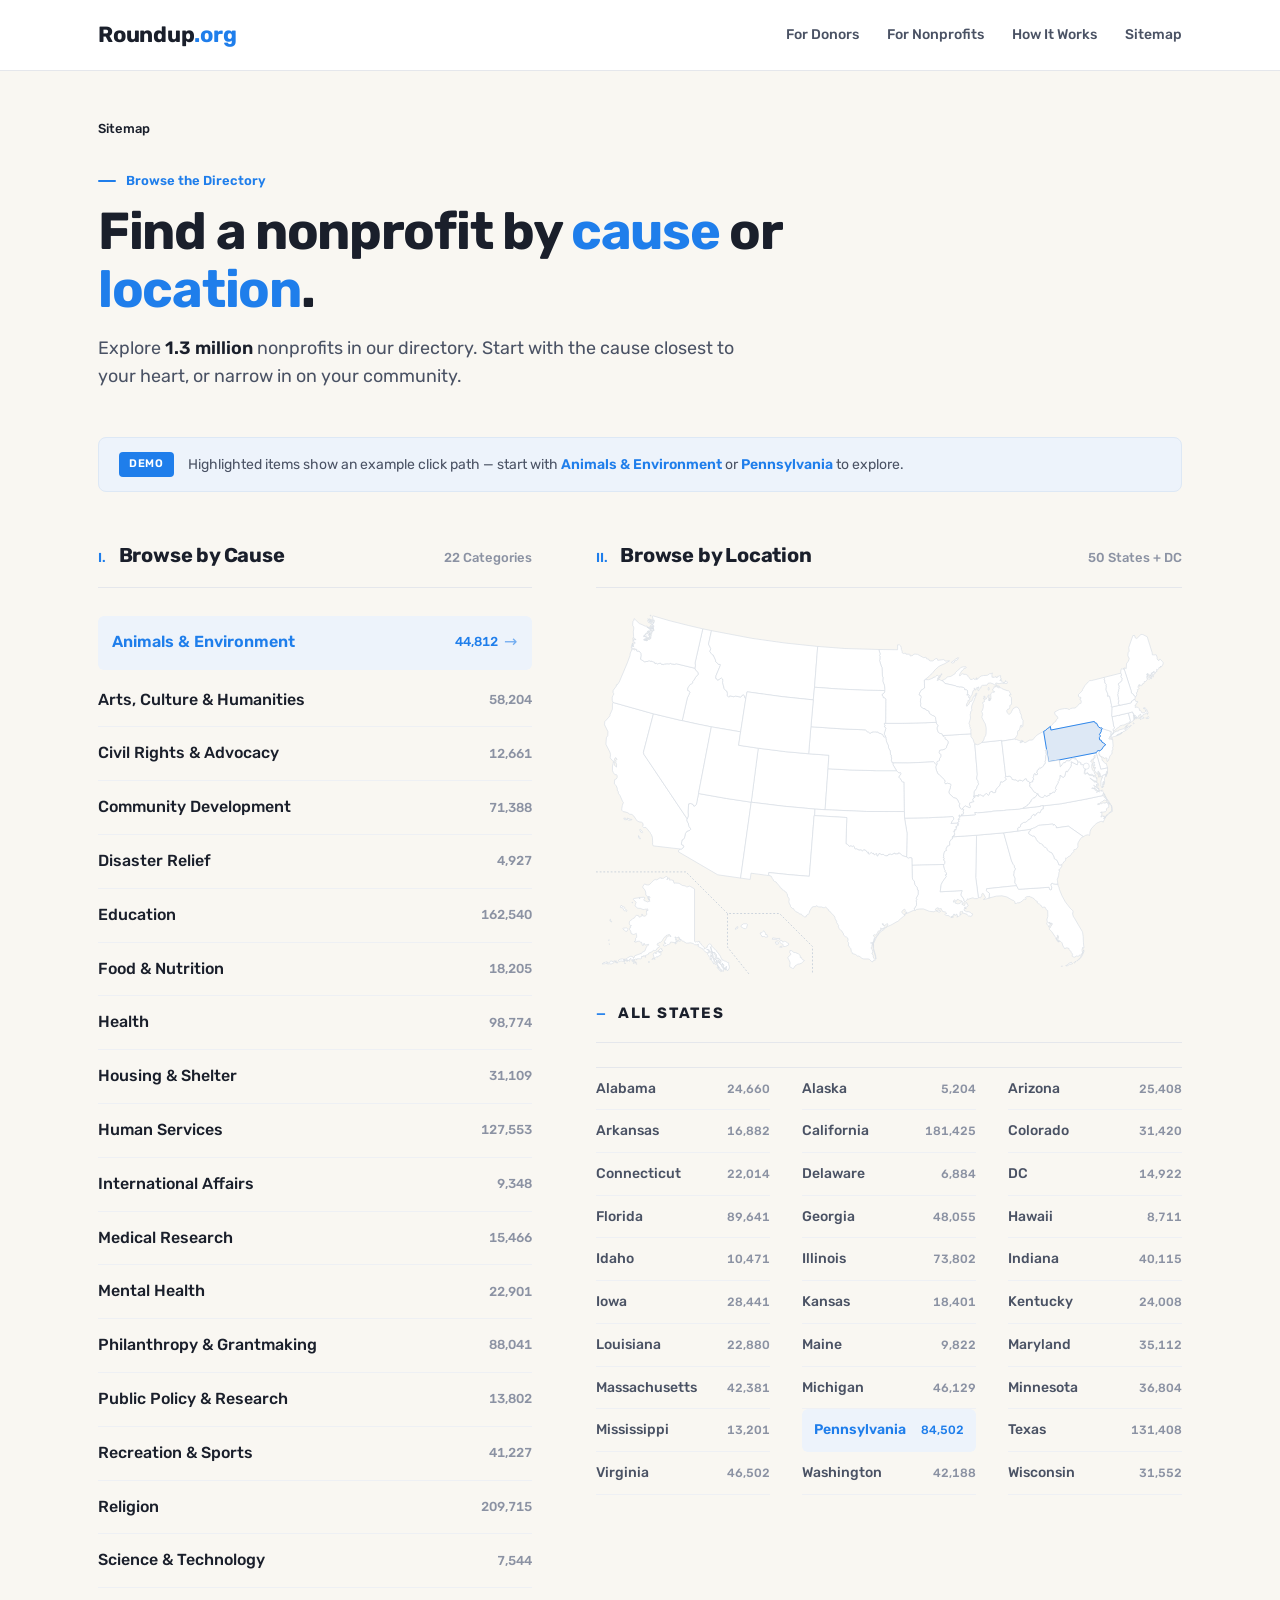
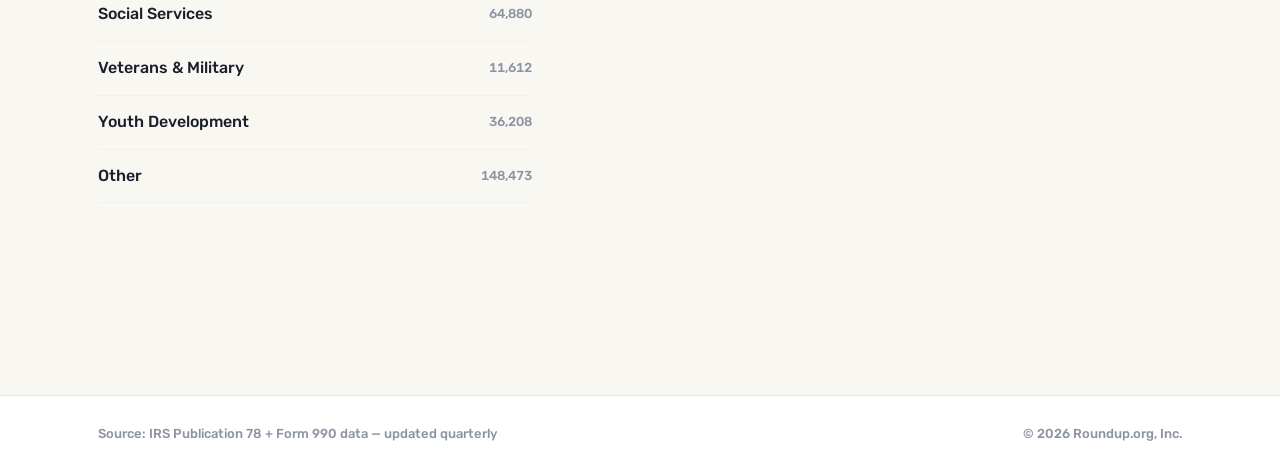
==== index.html @ b33627a2 "Initial HTML sitemap demo for Roundup.org Clickable prototype illustrating the proposed sitemap arch" ====
<!DOCTYPE html>
<html lang="en">
<head>
  <meta charset="UTF-8">
  <meta name="viewport" content="width=device-width, initial-scale=1.0">
  <title>Sitemap — Roundup.org</title>
  <link rel="stylesheet" href="styles.css">
</head>
<body>

  <header class="masthead">
    <div class="masthead-inner">
      <a href="index.html" class="brand">Roundup<em>.org</em></a>
      <nav class="masthead-meta">
        <a href="#">For Donors</a>
        <a href="#">For Nonprofits</a>
        <a href="#">How It Works</a>
        <a href="index.html">Sitemap</a>
      </nav>
    </div>
  </header>

  <div class="container">
    <main>

      <nav class="breadcrumbs">
        <span class="current">Sitemap</span>
      </nav>

      <header class="page-head">
        <div class="kicker">Browse the Directory</div>
        <h1>Find a nonprofit by <em>cause</em> or <em>location</em>.</h1>
        <p class="dek">Explore <strong>1.3 million</strong> nonprofits in our directory. Start with the cause closest to your heart, or narrow in on your community.</p>
      </header>

      <div class="demo-notice">
        <span class="demo-notice-label">Demo</span>
        <span>Highlighted items show an example click path — start with <strong>Animals &amp; Environment</strong> or <strong>Pennsylvania</strong> to explore.</span>
      </div>

      <div class="home-split">

        <!-- ============= BROWSE BY CAUSE ============= -->
        <section>
          <div class="section-head">
            <div class="section-label">
              <span class="section-num">I.</span>
              <h2 class="section-title">Browse by Cause</h2>
            </div>
            <span class="section-note">22 Categories</span>
          </div>

          <div class="cause-list">
            <a href="causes/environment/index.html" class="cause-item" data-active="true">
              <span class="cause-name">Animals &amp; Environment</span>
              <span class="cause-count">44,812</span>
            </a>
            <a href="#" class="cause-item">
              <span class="cause-name">Arts, Culture &amp; Humanities</span>
              <span class="cause-count">58,204</span>
            </a>
            <a href="#" class="cause-item">
              <span class="cause-name">Civil Rights &amp; Advocacy</span>
              <span class="cause-count">12,661</span>
            </a>
            <a href="#" class="cause-item">
              <span class="cause-name">Community Development</span>
              <span class="cause-count">71,388</span>
            </a>
            <a href="#" class="cause-item">
              <span class="cause-name">Disaster Relief</span>
              <span class="cause-count">4,927</span>
            </a>
            <a href="#" class="cause-item">
              <span class="cause-name">Education</span>
              <span class="cause-count">162,540</span>
            </a>
            <a href="#" class="cause-item">
              <span class="cause-name">Food &amp; Nutrition</span>
              <span class="cause-count">18,205</span>
            </a>
            <a href="#" class="cause-item">
              <span class="cause-name">Health</span>
              <span class="cause-count">98,774</span>
            </a>
            <a href="#" class="cause-item">
              <span class="cause-name">Housing &amp; Shelter</span>
              <span class="cause-count">31,109</span>
            </a>
            <a href="#" class="cause-item">
              <span class="cause-name">Human Services</span>
              <span class="cause-count">127,553</span>
            </a>
            <a href="#" class="cause-item">
              <span class="cause-name">International Affairs</span>
              <span class="cause-count">9,348</span>
            </a>
            <a href="#" class="cause-item">
              <span class="cause-name">Medical Research</span>
              <span class="cause-count">15,466</span>
            </a>
            <a href="#" class="cause-item">
              <span class="cause-name">Mental Health</span>
              <span class="cause-count">22,901</span>
            </a>
            <a href="#" class="cause-item">
              <span class="cause-name">Philanthropy &amp; Grantmaking</span>
              <span class="cause-count">88,041</span>
            </a>
            <a href="#" class="cause-item">
              <span class="cause-name">Public Policy &amp; Research</span>
              <span class="cause-count">13,802</span>
            </a>
            <a href="#" class="cause-item">
              <span class="cause-name">Recreation &amp; Sports</span>
              <span class="cause-count">41,227</span>
            </a>
            <a href="#" class="cause-item">
              <span class="cause-name">Religion</span>
              <span class="cause-count">209,715</span>
            </a>
            <a href="#" class="cause-item">
              <span class="cause-name">Science &amp; Technology</span>
              <span class="cause-count">7,544</span>
            </a>
            <a href="#" class="cause-item">
              <span class="cause-name">Social Services</span>
              <span class="cause-count">64,880</span>
            </a>
            <a href="#" class="cause-item">
              <span class="cause-name">Veterans &amp; Military</span>
              <span class="cause-count">11,612</span>
            </a>
            <a href="#" class="cause-item">
              <span class="cause-name">Youth Development</span>
              <span class="cause-count">36,208</span>
            </a>
            <a href="#" class="cause-item">
              <span class="cause-name">Other</span>
              <span class="cause-count">148,473</span>
            </a>
          </div>
        </section>

        <!-- ============= BROWSE BY LOCATION ============= -->
        <section>
          <div class="section-head">
            <div class="section-label">
              <span class="section-num">II.</span>
              <h2 class="section-title">Browse by Location</h2>
            </div>
            <span class="section-note">50 States + DC</span>
          </div>

          <svg xmlns="http://www.w3.org/2000/svg" viewBox="0 0 959 593" class="us-map" aria-label="Clickable map of United States">
  <defs>
    <style>
      .us-map .map-a { cursor: pointer; }
      .us-map .map-a path,
      .us-map .map-a circle {
        fill: #FFFFFF;
        stroke: #D5DBE3;
        stroke-width: 1;
        transition: fill 0.12s ease, stroke 0.12s ease;
      }
      .us-map .map-a:hover path,
      .us-map .map-a:hover circle {
        fill: #1F7EEB;
        stroke: #1F7EEB;
      }
      .us-map .map-active path,
      .us-map .map-active circle {
        fill: #DDE8F5;
        stroke: #1F7EEB;
        stroke-width: 1.5;
      }
      .us-map .map-active:hover path,
      .us-map .map-active:hover circle {
        fill: #1F7EEB;
        stroke: #1F7EEB;
      }
      .us-map .separator1 {
        stroke: #C9D1DB;
        stroke-width: 1.5;
        stroke-dasharray: 3 3;
        fill: none;
      }
    </style>
  </defs>
  <g class="state">


<a href="#" class="map-a map-al"><path class="al" d="m 643,467.4 .4,-7.3 -.9,-1.2 -1.7,-.7 -2.5,-2.8 .5,-2.9 48.8,-5.1 -.7,-2.2 -1.5,-1.5 -.5,-1.4 .6,-6.3 -2.4,-5.7 .5,-2.6 .3,-3.7 2.2,-3.8 -.2,-1.1 -1.7,-1 v -3.2 l -1.8,-1.9 -2.9,-6.1 -12.9,-45.8 -45.7,4 1.3,2 -1.3,67 4.4,33.2 .9,-.5 1.3,.1 .6,.4 .8,-.1 2,-3.8 v -2.3 l 1.1,-1.1 1.4,.5 3.4,6.4 v .9 l -3.3,2.2 3.5,-.4 4.9,-1.6 z"/><title>Alabama</title></a>

<!-- The scale of Alaska is 42% that of the contiguous United States, so its area is reduced to about 17.6%. The Islands of Four Mountains, Andreanof Islands, Rat Islands and Near Islands are not shown. -->
<a href="#" class="map-a map-ak"><path class="ak" d="m 15.8,572 h 2.4 l .7,.7 -1,1.2 -1.9,.2 -2.5,1.3 -3.7,-.1 2.2,-.9 .3,-1.1 2.5,-.3 z m 8.3,-1.7 1.3,.5 h .9 l .5,1.2 .3,-.6 .9,.2 1.1,1.5 0,.5 -4.2,1.9 -2.4,-.1 -1,-.5 -1.1,.7 -2,0 -1.1,-1.4 4.7,-.5 z m 5.4,-.1 1,.1 .7,.7 v 1 l -1.3,.1 -.9,-1.1 z m 2.5,.3 1.3,-.1 -.1,1 -1.1,.6 z m .3,2.2 3.4,-.1 .2,1.1 -1.3,.1 -.3,-.5 -.8,.6 -.4,-.6 -.9,-.2 z m 166.3,7.6 2.1,.1 -1,1.9 -1.1,-.1 -.4,-.8 .5,-1.3 m -1.1,-2.9 .6,-1.3 -.2,-2.3 2.4,-.5 4.5,4.4 1.3,3.4 1.9,1.6 .3,5.1 -1.4,0 -1.3,-2.3 -3.1,-2.4 h -.6 l 1.1,2.8 1.7,.2 .2,2.1 -.9,.1 -4.1,-4.4 -.1,-.9 1.9,-1 0,-1 -.5,-.8 -1.6,-.6 -1.7,-1.3 1.4,.1 .5,-.4 -.6,-.9 -.6,.5 z m -3.6,-9.1 1.3,.1 2.4,2.5 -.2,.8 -.8,-.1 -.1,1.8 .5,.5 0,1.5 -.8,.3 -.4,1.2 -.8,-.4 -.4,-2.2 1.1,-1.4 -2.1,-2.2 .1,-1.2 z m 1.5,-1.5 1.9,.2 2.5,.1 3.4,3.2 -.2,.5 -1.1,.6 -1.1,-.2 -.1,-.7 -1.2,-1.6 -.3,.7 1,1.3 -.2,1.2 -.8,-.1 -1.3,.2 -.1,-1.7 -2.6,-2.8 z m -12.7,-8.9 .9,-.4 h 1.6 l .7,-.5 4.1,2.2 .1,1.5 -.5,.5 h -.8 l -1.4,-.7 1.1,1.3 1.8,0 .5,2 -.9,0 -2.2,-1.5 -1.1,-.2 .6,1.3 .1,.9 .8,-.6 1.7,1.2 1.3,-.1 -.2,.8 1.9,4.3 0,3.4 .4,2.1 -.8,.3 -1.2,-2 -.5,-1.5 -1.6,-1.6 -.2,-2.7 -.6,-1.7 h -.7 l .3,1.1 0,.5 -1.4,1 .1,-3.3 -1.6,-1.6 -1.3,-2.3 -1.2,-1.2 z m 7.2,-2.3 1.1,1.8 2.4,-.1 1,2.1 -.6,.6 2,3.2 v 1.3 l -1.2,.8 v .7 l -2,1.9 -.5,-1.4 -.1,-1.3 .6,-.7 v -1.1 l -1.5,-1.9 -.5,-3.7 -.9,-1.5 z m -56.7,-18.3 -4,4.1 v 1.6 l 2.1,-.8 .8,-1.9 2.2,-2.4 z m -31.6,16.6 0,.6 1.8,1.2 .2,-1.4 .6,.9 3.5,.1 .7,-.6 .2,-1.8 -.5,-.7 -1.4,0 0,-.8 .4,-.6 v -.4 l -1.5,-.3 -3.3,3.6 z m -8.1,6.2 1.5,5.8 h 2.1 l 2.4,-2.5 .3,1.2 6.3,-4 .7,-1 -1,-1.1 v -.7 l .5,-1.3 -.9,-.1 -2,1 0,-1.2 -2.7,-.6 -2.4,.3 -.2,3.4 -.8,-2 -1.5,-.1 -1,.6 z m -2.2,8.2 .1,-.7 2.1,-1.3 .6,.3 1.3,.2 1.3,1.2 -2.2,-.2 -.4,-.6 -1,.6 z m -5.2,3.3 -1.1,.8 1.5,1.4 .8,-.7 -.1,-1.3 z m -6.3,-7.9 1.4,.1 .4,.6 -1.8,.1 z m -13.9,11.9 v .5 l .7,.1 -.1,-.6 z m -.4,-3.2 -1,1 v .5 l .7,1.1 1,-1 -.7,-.1 z m -2,-.8 -.3,1 -1.3,.1 -.4,.2 0,1.3 -.5,.9 .6,0 .7,-.9 .8,-.1 .9,-1 .2,-1.3 z m -4.4,-2 -.2,1.8 1.4,.8 1.2,-.6 0,-1 1.7,-.3 -.1,-.6 -.9,-.2 -.7,.6 -.9,-.5 z m -4.9,-.1 1,.7 -.3,1.2 -1.4,-1.1 z m -4.2,1.3 1.4,.1 -.7,.8 z m -3.5,3 1.8,1.1 -1.7,.1 z m -25.4,-31.2 1.2,.6 -.8,.6 z m -.7,-6.3 .4,1.2 .8,-1.2 z m 24.3,-19.3 1.5,-.1 .9,.4 1.1,-.5 1.3,-.1 1.6,.8 .8,1.9 -.1,.9 -1.2,2 -2.4,-.2 -2.1,-1.8 -1,-.4 -1.1,-2 z m -21.1,-14.4 .1,1.9 2,2 v .5 l -.8,-.2 -1.7,-.8 -.3,-1.1 -.3,-1.6 z m 18.3,-23.3 v 1.2 l 1.9,1.8 h 2.3 l .6,1.1 v 1.6 l 2.1,1.9 1.8,1.2 -.1,.7 -.7,1.1 -1.4,-1.2 -2.1,.1 -.8,-.8 -.9,-2.1 -1.5,-2.2 -2.6,-.1 -1,-.7 1,-2.1 z m 16.8,-4.5 1,0 .1,1.1 h -1 z m 16.2,19.7 .9,.1 0,1.2 -1.7,-.5 z m 127.8,77.7 -1.2,.4 -.1,1.1 h 1.2 z m -157.6,-4.5 -1.3,-.4 -4.1,.6 -2.8,1.4 -.1,1.9 1.9,.7 1.5,-.9 1.7,-.1 4.7,1.4 .1,-1.3 -1.6,-1.1 z m 2.1,2.3 -.4,-1.4 1.2,.2 .1,1.4 1.8,0 .4,-2.5 .3,2.4 2.5,-.1 3.2,-3.3 .8,.1 -.7,1.3 1.4,.9 4.2,-.2 2.6,-1.2 1.4,-.1 .3,1.5 .6,-.5 .4,-1.4 5.9,.2 1.9,-1.6 -1.3,-1.1 .6,-1.2 2.6,.2 -.2,-1.2 2.5,.2 .7,-1.1 1.1,.2 4.6,-1.9 .2,-1.7 5.6,-2.4 2,-1.9 1.2,-.6 1.3,.8 2.3,-.9 1.1,-1.9 .5,-1.3 1.7,-.9 1.5,-.7 .4,-1.4 -1.1,-1.7 -2.2,-.2 -.2,-1.3 .8,-1.6 1.4,-.2 1.3,-1.5 1.9,-.1 3.4,-3.2 .4,-1.4 1.5,-2.3 3.8,-4.1 2.5,-.9 1.9,-.9 2.1,.8 1.4,2.6 -1.5,0 -1.4,-1.5 -3,2 -1.7,.1 -.2,3.1 -3.1,4.9 .6,2 2.3,0 -.6,1 -1.4,.1 -2.4,1.8 0,.9 1.9,1 3.4,-.6 1.4,-1.7 1.4,.1 3,-1.7 .5,-2.3 1.6,-.1 6.3,.8 1,-1.1 1,-4.5 -1.6,1.1 .6,-2.2 -1.6,-1.4 .8,-1.5 .1,1.5 3.4,0 .7,-1 1.6,-.1 -.3,1.7 1.9,.1 -1.9,1.3 4.1,1.1 -3.5,.4 -1.3,1.2 .9,1.4 4.6,-1.7 2.3,1.7 .7,-.9 .6,1.4 4,2.3 h 2.9 l 3.9,-.5 4.3,1.1 2,1.9 4.5,.4 1.8,-1.5 .8,2.4 -1.8,.7 1.2,1.2 7.4,3.8 1.4,2.5 5.4,4.1 3.3,-2 -.6,-2.2 -3.5,-2 3.1,1.2 .5,-.7 .9,1.3 0,2.7 2.1,-.6 2.1,1.8 -2.5,-9.8 1.2,1.3 1.4,6 2.2,2.5 2.4,-.4 1.8,3.5 h .9 l .6,5.6 3.4,.5 1.6,2.2 1.8,1.1 .4,2.8 -1.8,2.6 2.9,1.6 1.2,-2.4 -.2,3.1 -.8,.9 1.4,1.7 .7,-2.4 -.2,-1.2 .8,.2 .6,2.3 -1,1.4 .6,2.6 .5,.4 .3,-1.6 .7,.6 -.3,2 1.2,.2 -.4,.9 1.7,-.1 0,-1 h -1 l .1,-1.7 -.8,-.6 1.7,-.3 .5,-.8 0,-1.6 .5,1.3 -.6,1.8 1.2,3.9 1.8,.1 2.2,-4.2 .1,-1.9 -1.3,-4 -.1,-1.2 .5,-1.2 -.7,-.7 -1.7,.1 -2.5,-2 -1.7,0 -2,-1.4 -1.5,0 -.5,-1.6 -1.4,-.3 -.2,-1.5 -1,-.5 .1,-1.7 -5.1,-7.4 -1.8,-1.5 v -1.2 l -4.3,-3.5 -.7,-1.1 -1.6,-2 -1.9,-.6 0,-2.2 -1.2,-1.3 -1.7,-.7 -2.1,1.3 -1.6,2.1 -.4,2.4 -1.5,.1 -2.5,2.7 -.8,-.3 v -2.5 l -2.4,-2.2 -2.3,-2 -.5,-2 -2.5,-1.3 .2,-2.2 -2.8,-.1 -.7,1.1 -1.2,0 -.7,-.7 -1.2,.8 -1.8,-1.2 0,-85.8 -6.9,-4.1 -1.8,-.5 -2.2,1.1 -2.2,.1 -2.3,-1.6 -4.3,-.6 -5.8,-3.6 -5.7,-.4 -2,.5 -.2,-1.8 -1.8,-.7 1.1,-1 -.2,-.9 -3.2,-1.1 h -2.4 l -.4,.4 -.9,-.6 .1,-2.6 -.8,-.9 -2.5,2.9 -.8,-.1 v -.8 l 1.7,-.8 v -.8 l -1.9,-2.4 -1.1,-.1 -4.5,3.1 h -3.9 l .4,-.9 -1.8,-.1 -5.2,3.4 -1.8,0 -.6,-.8 -2.7,1.5 -3.6,3.7 -2.8,2.7 -1.5,1.2  -2.6,.1 -2.2,-.4 -2.3,-1.3 v 0 l -2.8,3.9 -.1,2.4 2.6,2.4 2.1,4.5 .2,5.3 2.9,2 3.4,.4 .7,.8 -1.5,2.3 .7,2.7 -1.7,-2.6 v -2.4 l -1.5,-.3 .1,1.2 .7,2.1 2.9,3.7 h -1.4 l -2.2,1.1 -6.2,-2.5 -.1,-2 1.4,-1.3 0,-1.4 -2.1,-.5 -2.3,.2 -4.8,.2 1.5,2.3 -1.9,-1.8 -8.4,1.2 -.8,1.5 4.9,4.7 -.8,1.4 -.3,2 -.7,.8 -.1,1.9 4.4,3.6 4.1,.2 4.6,1.9 h 2 l .8,-.6 3.8,.1 .1,-.8 1.2,1.1 .1,2 -2.5,-.1 .1,3.3 .5,3.2 -2.9,2.7 -1.9,-.1 -2,-.8 -1,.1 -3.1,2.1 -1.7,.2 -1.4,-2.8 -3.1,0 -2.2,2 -.5,1.8 -3.3,1.8 -5.3,4.3 -.3,3.1 .7,2.2 1,1.2 1,-.4 .9,1 -.8,.6 -1.5,.9 1.1,1.5 -2.6,1.1 .8,2.2 1.7,2.3 .8,4.1 4,1.5 2.6,-.8 1.7,-1.1 .5,2.1 .3,4.4 -1.9,1.4 0,4.4 -.6,.9 h -1.7 l 1.7,1.2 2.1,-.1 .4,-1 4.6,-.6 2,2.6 1.3,-.7 1.3,5.1 1,.5 1,-.7 .1,-2.4 .9,-1 .7,1.1 .2,1.6 1.6,.4 4.7,-1.2 .2,1.2 -2,1.1 -1.6,1.7 -2.8,7 -4.3,2 -1.4,1.5 -.3,1.4 -1,-.6 -9.3,3.3 -1.8,4.1 -1.3,-.4 .5,-1.1 -1.5,-1.4 -3.5,-.2 -5.3,3.2 -2.2,1.3 -2.3,0 -.5,2.4 z"/><title>Alaska</title></a>

<a href="#" class="map-a map-az"><path class="az" d="m 139.6,387.6 3,-2.2 .8,-2.4 -1,-1.6 -1.8,-.2 -1.1,-1.6 1.1,-6.9 1.6,-.3 2.4,-3.2 1.6,-7 2.4,-3.6 4.8,-1.7 1.3,-1.3 -.4,-1.9 -2.3,-2.5 -1.2,-5.8 -1.4,-1.8 -1.3,-3.4 .9,-2.1 1.4,-3 .5,-2.9 -.5,-4.9 1,-13.6 3.5,-.6 3.7,1.4 1.2,2.7 h 2 l 2.4,-2.9 3.4,-17.5 46.2,8.2 40,6 -17.4,124.1 -37.3,-5.4 -64.2,-37.5 .5,-2.9 2,-1.8 z"/><title>Arizona</title></a>

<a href="#" class="map-a map-ar"><path class="ar" d="m 584.2,367 .9,-2.2 1.2,.5 .7,-1 -.8,-.7 .3,-1.5 -1.1,-.9 .6,-1 -.1,-1.5 -1.1,-.1 .8,-.8 1.3,.8 .3,-1.4 -.4,-1.1 .1,-.7 2,.6 -.4,-1.5 1.6,-1.3 -.5,-.9 -1.1,.1 -.6,-.9 .9,-.9 1.6,-.2 .5,-.8 1.4,-.2 -.1,-.8 -.9,-.9 v -.5 h 1.5 l .4,-.7 -1.4,-1 -.1,-.6 -11.2,.8 2.8,-5.1 1.7,-1.5 v -2.2 l -1.6,-2.5 -39.8,2 -39.1,.7 4.1,24.4 -.7,39 2.6,2.3 2.8,-1.3 3.2,.8 .2,11.9 52.3,-1.3 1.2,-1.5 .5,-3 -1.5,-2.3 -.5,-2.2 .9,-.7 v -.8 l -1.7,-1.1 -.1,-.7 1.6,-.9 -1.2,-1.1 1.7,-7.1 3.4,-1.6 v -.8 l -1.1,-1.4 2.9,-5.4 h 1.9 l 1.5,-1.2 -.3,-5.2 3.1,-4.5 1.8,-.6 -.5,-3.1 z"/><title>Arkansas</title></a>

<a href="#" class="map-a map-ca"><path class="ca" d="m 69.4,365.6 3.4,5.2 -1.4,.1 -1.8,-1.9 z m 1.9,-9.8 1.8,4.1 2.6,1 .7,-.6 -1.3,-2.5 -2.6,-2.4 z m -19.9,-19 v 2.4 l 2,1.2 4.4,-.2 1,-1 -3.1,-.2 z m -5.9,.1 3.3,.5 1.4,2.2 h -3.8 z m 47.9,45.5 -1,-3 .2,-3 -.4,-7.9 -1.8,-4.8 -1.2,-1.4 -.6,-1.5 -7,-8.6 -3.6,.1 -2,-1.9 1.1,-1.8 -.7,-3.7 -2.2,-1.2 -3.9,-.6 -2.8,-1.3 -1.5,-1.9 -4.5,-6.6 -2.7,-2.2 -3.7,-.5 -3.1,-2.3 -4.7,-1.5 -2.8,-.3 -2.5,-2.5 .2,-2.8 .8,-4.8 1.8,-5.1 -1.4,-1.6 -4,-9.4 -2.7,-3.7 -.4,-3 -1.6,-2.3 .2,-2.5 -2,-5 -2.9,-2.7 .6,-7.1 2.4,-.8 1.8,-3.1 -.4,-3.2 -1,-.9 h -2.5 l -2.5,-3.3 -1.5,-3.5 v -7.5 l 1.2,-4.2 .2,-2.1 2.5,.2 -.1,1.6 -.8,.7 v 2.5 l 3.7,3.2 v -4.7 l -1.4,-3.4 .5,-1.1 -1,-1.7 2.8,-1.5 -1.9,-3 -1.4,.5 -1.5,3.8 .5,1.3 -.8,1 -.9,-.1 -5.4,-6.1 .7,-5.6 -1.1,-3.9 -6.5,-12.8 .8,-10.7 2.3,-3.6 .2,-6.4 -5.5,-11.1 .3,-5.2 6.9,-7.5 1.7,-2.4 -.1,-1.4 4,-9.2 .1,-8.4 .9,-2.5 66.1,18.6 -16.4,63.1 1.1,3.5 70.4,105 -.9,2.1 1.3,3.4 1.4,1.8 1.2,5.8 2.3,2.5 .4,1.9 -1.3,1.3 -4.8,1.7 -2.4,3.6 -1.6,7 -2.4,3.2 -1.6,.3 -1.1,6.9 1.1,1.6 1.8,.2 1,1.6 -.8,2.4 -3,2.2 -2.2,-.1 z"/><title>California</title></a>

<a href="#" class="map-a map-co"><path class="co" d="m 374.6,323.3 -16.5,-1 -51.7,-4.8 -52.6,-6.5 11.5,-88.3 44.9,5.7 37.5,3.4 33.1,2.4 -1.4,22.1 z"/><title>Colorado</title></a>

<a href="#" class="map-a map-ct"><path class="ct" d="m 873.5,178.9 .4,-1.1 -3.2,-12.3 -.1,-.3 -14.9,3.4 v .7 l -.9,.3 -.5,-.7 -10.5,2.4 2.8,16.3 1.8,1.5 -3.5,3.4 1.7,2.2 5.4,-4.5 1.7,-1.3 h .8 l 2.4,-3.1 1.4,.1 2.9,-1.1 h 2.1 l 5.3,-2.7 2.8,-.9 1,-1 1.5,.5 z"/><title>Connecticut</title></a>

<a href="#" class="map-a map-de"><path class="de" d="m 822.2,226.6 -1.6,.3 -1.5,1.1 -1.2,2.1 7.6,27.1 10.9,-2.3 -2.2,-7.6 -1.1,.5 -3.3,-2.6 -.5,-1.7 -1.8,-1 -.2,-3.7 -2.1,-2.2 -1.1,-.8 -1.2,-1.1 -.4,-3.2 .3,-2.1 1,-2.2 z"/><title>Delaware</title></a>

<a href="#" class="map-a map-fl"><path class="fl" d="m 751.7,445.1 -4,-.7 -1.7,-.9 -2.2,1.4 v 2.5 l 1.4,2.1 -.5,4.3 -2.1,.6 -1,-1.1 -.6,-3.2 -50.1,3.3 -3.3,-6 -48.8,5.1 -.5,2.9 2.5,2.8 1.7,.7 .9,1.2 -.4,7.3 -1.1,.6 .5,.4 1,-.3 .7,-.8 10.5,-2.7 9.2,-.5 8.1,1.9 8.5,5 2.4,.8 2.2,2 -.1,2.7 h 2.4 l 1.9,-1 2.5,.1 2,-.8 2.9,-2 3.1,-2.9 1.1,-.4 .6,.5 h 1.4 l .5,-.8 -.5,-1.2 -.6,-.6 .2,-.8 2,-1.1 5,-.4 .8,1 1,.1 2.3,1 3,1.8 1.2,1.7 1.1,1.2 2.8,1.4 v 2.4 l 2.8,1.9 1,.1 1.6,1.4 .7,1.6 1,.2 .8,2.1 .7,.6 1,-1.1 2.9,.1 .5,1.4 1.1,.9 v 1.3 l 2.9,2.2 .2,9.6 -1.8,5.8 1,1.2 -.2,3.4 -.8,1.4 .7,1.2 2.3,2.3 .3,1.5 .8,1 -.4,-1.9 1.3,-.6 .8,-3.6 -3,-1.2 .1,-.6 2.6,-.4 .9,2.6 1.1,.6 .1,-2 1.1,.3 .6,.8 -.1,.7 -2.9,4.2 -.2,1.1 -1.7,1.9 v 1.1 l 3.7,3.8 5.3,7.9 1.8,2.1 v 1.8 l 2.8,4.6 2.3,.6 .7,-1.2 -2.1,.3 -3,-4.5 .2,-1.4 1.5,-.8 v -1.5 l -.6,-1.3 .9,-.9 .4,.9 .7,.5 v 4 l -1.2,-.6 -.8,.9 1.4,1.6 1,2.6 1.2,-.6 2.3,1.2 2.1,2.2 1.6,5.1 3.1,4.8 .8,-1.3 2.8,-.5 3.2,1.3 .3,1.7 3.3,3.8 .1,1.1 2.2,2.7 -.7,.5 v 2.7 l 2.7,1.4 h 1.5 l 2.7,-1.8 1.5,.3 1.1,.4 2.3,-1.7 .2,-.7 1.2,.3 2.4,-1.7 1.3,-2.3 -.7,-3.2 -.2,-1.3 1.1,-4 .6,-.2 .6,1.6 .8,-1.8 -.8,-7.2 -.4,-10.5 -1,-6.8 -.7,-1.7 -6.6,-11.1 -5.2,-9.1 -2.2,-3.3 -1.3,-3.6 -.2,-3.4 .9,-.3 v -.9 l -1.1,-2.2 -4,-4 -7.6,-9.7 -5.7,-10.4 -4.3,-10.7 -.6,-3.7 -1.2,-1 -.5,-3.8 z m 9.2,134.5 1.7,-.1 -.7,-1 z m 7.3,-1.1 v -.7 l 1.6,-.2 3.7,-3.3 1.5,-.6 2.4,-.9 .3,1.3 1.7,.8 -2.6,1.2 h -2.4 l -3.9,2.5 z m 17.2,-7.6 -3,1.4 -1,1.3 1.1,.1 z m 3.8,-2.9 -1.1,.3 -1.4,2 1.1,-.2 1.5,-1.6 z m 8.3,-15.7 -1.7,5.6 -.8,1 -1,2.6 -1.2,1.6 -.7,1.7 -1.9,2.2 v .9 l 2.7,-2.8 2.4,-3.5 .6,-2 2.1,-4.9 z"/><title>Florida</title></a>

<a href="#" class="map-a map-ga"><path class="ga" d="m 761.8,414.1 v 1.4 l -4.2,6.2 -1.2,.2 1.5,.5 v 2 l -.9,1.1 -.6,6 -2.3,6.2 .5,2 .7,5.1 -3.6,.3 -4,-.7 -1.7,-.9 -2.2,1.4 v 2.5 l 1.4,2.1 -.5,4.3 -2.1,.6 -1,-1.1 -.6,-3.2 -50.1,3.3 -3.3,-6 -.7,-2.2 -1.5,-1.5 -.5,-1.4 .6,-6.3 -2.4,-5.7 .5,-2.6 .3,-3.7 2.2,-3.8 -.2,-1.1 -1.7,-1 v -3.2 l -1.8,-1.9 -2.9,-6.1 -12.9,-45.8 22.9,-2.9 21.4,-3 -.1,1.9 -1.9,1 -1.4,3.2 .2,1.3 6.1,3.8 2.6,-.3 3.1,4 .4,1.7 4.2,5.1 2.6,1.7 1.4,.2 2.2,1.6 1.1,2.2 2,1.6 1.8,.5 2.7,2.7 .1,1.4 2.6,2.8 5,2.3 3.6,6.7 .3,2.7 3.9,2.1 2.5,4.8 .8,3.1 4.2,.4 z"/><title>Georgia</title></a>

<!-- Hawaii is shown in the same scale as the contiguous United States. The Northwestern Hawaiian Islands are not shown. -->
<a href="#" class="map-a map-hi"><path class="hi" d="m 317,553.7 -.2,3.2 1.7,1.9 .1,1.2 -4.8,4.5 -.1,1.2 1.9,3.2 1.7,4.2 v 2.6 l -.5,1.2 .1,3.4 4.1,2.1 1.1,1.1 1.2,-1.1 2.1,-3.6 4.5,-2.9 3.3,-.5 2.5,-1 1.7,-1.2 3.2,-3.5 -2.8,-1.1 -1.4,-1.4 .1,-1.7 -.5,-.6 h -2 l .2,-2.5 -.7,-1.2 -2.6,-2.3 -4.5,-1.9 -2.8,-.2 -3.3,-2.7 -1.2,-.6 z m -15.3,-17 -1.1,1.5 -.1,1.7 2.7,2.4 1.9,.5 .6,1 .4,3 3.6,.2 5.3,-2.6 -.1,-2.5 -1.4,-.5 -3.5,-2.6 -1.8,-.3 -2.9,1.3 -1.5,-2.7 z m -1.5,11.5 .9,-1.4 2.5,-.3 .6,1.8 z m -7,-8.7 1.7,4 3.1,-.6 .3,-2 -1.4,-1.5 z m -4.1,-6.7 -1.1,2.4 h 5 l 4.8,1.6 2.5,-1.6 .2,-1.5 -4.8,.2 z m -16,-10.6 -1.9,2.1 -2.9,.6 .8,2.2 2.2,2.8 .1,1 2.1,-.3 2.3,.1 1.7,1.2 3.5,-.8 v -.7 l -1,-.8 -.5,-2.1 -.8,-.3 -.5,1 -1.2,-1.3 .2,-1.4 -1.8,-3.3 -1.1,-.7 z m -31.8,-12.4 -4.2,2.9 .2,2.3 2.4,1.2 1.9,1.3 2.7,.4 2.6,-2.2 -.2,-1.9 .8,-1.7 v -1.4 l -1,-.9 z m -10.8,4.8 -.3,1.2 -1.9,.9 -.6,1.8 1,.8 1.1,-1.5 1.9,-.6 .4,-2.6 z"/><title>Hawaii</title></a>

<a href="#" class="map-a map-id"><path class="id" d="m 165.3,183.1 -24.4,-5.4 8.5,-37.3 2.9,-5.8 .4,-2.1 .8,-.9 -.9,-2 -2.9,-1.2 .2,-4.2 4,-5.8 2.5,-.8 1.6,-2.3 -.1,-1.6 1.8,-1.6 3.2,-5.5 4.2,-4.8 -.5,-3.2 -3.5,-3.1 -1.6,-3.6 1.1,-4.3 -.7,-4 12.7,-56.1 14.2,3 -4.8,22 3.7,7.4 -1.6,4.8 3.6,4.8 1.9,.7 3.9,8.3 v 2.1 l 2.3,3 h .9 l 1.4,2.1 h 3.2 v 1.6 l -7.1,17 -.5,4.1 1.4,.5 1.6,2.6 2.8,-1.4 3.6,-2.4 1.9,1.9 .5,2.5 -.5,3.2 2.5,9.7 2.6,3.5 2.3,1.4 .4,3 v 4.1 l 2.3,2.3 1.6,-2.3 6.9,1.6 2.1,-1.2 9,1.7 2.8,-3.3 1.8,-.6 1.2,1.8 1.6,4.1 .9,.1 -8.5,54.8 -47.9,-8.2 z"/><title>Idaho</title></a>

<a href="#" class="map-a map-il"><path class="il" d="m 623.5,265.9 -1,5.2 v 2 l 2.4,3.5 v .7 l -.3,.9 .9,1.9 -.3,2.4 -1.6,1.8 -1.3,4.2 -3.8,5.3 -.1,7 h -1 l .9,1.9 v .9 l -2.2,2.7 .1,1.1 1.5,2.2 -.1,.9 -3.7,.6 -.6,1.2 -1.2,-.6 -1,.5 -.4,3.3 1.7,1.8 -.4,2.4 -1.5,.3 -6.9,-3 -4,3.7 .3,1.8 h -2.8 l -1.4,-1.5 -1.8,-3.8 v -1.9 l .8,-.6 .1,-1.3 -1.7,-1.9 -.9,-2.5 -2.7,-4.1 -4.8,-1.3 -7.4,-7.1 -.4,-2.4 2.8,-7.6 -.4,-1.9 1.2,-1.1 v -1.3 l -2.8,-1.5 -3,-.7 -3.4,1.2 -1.3,-2.3 .6,-1.9 -.7,-2.4 -8.6,-8.4 -2.2,-1.5 -2.5,-5.9 -1.2,-5.4 1.4,-3.7 .7,-.7 .1,-2.3 -.7,-.9 1,-1.5 1.8,-.6 .9,-.3 1,-1.2 v -2.4 l 1.7,-2.4 .5,-.5 .1,-3.5 -.9,-1.4 -1,-.3 -1.1,-1.6 1,-4 3,-.8 h 2.4 l 4.2,-1.8 1.7,-2.2 .1,-2.4 1.1,-1.3 1.3,-3.2 -.1,-2.6 -2.8,-3.5 h -1.2 l -.9,-1.1 .2,-1.6 -1.7,-1.7 -2.5,-1.3 .5,-.6 45.9,-2.8 .1,4.6 3.4,4.6 1.2,4.1 1.6,3.2 z"/><title>Illinois</title></a>

<a href="#" class="map-a map-in"><path class="in" d="m 629.2,214.8 -5.1,2.3 -4.7,-1.4 4.1,50.2 -1,5.2 v 2 l 2.4,3.5 v .7 l -.3,.9 .9,1.9 -.3,2.4 -1.6,1.8 -1.3,4.2 -3.8,5.3 -.1,7 h -1 l .9,1.9 1.1,.8 .6,-1 -.7,-1.7 4.6,-.5 .2,1.2 1.1,.2 .4,-.9 -.6,-1.3 .3,-.8 1.3,.8 1.7,-.4 1.7,.6 3.4,2.1 1.8,-2.8 3.5,-2.2 3,3.3 1.6,-2.1 .3,-2.7 3.8,-2.3 .2,1.3 1.9,1.2 3,-.2 1.2,-.7 .1,-3.4 2.5,-3.7 4.6,-4.4 -.1,-1.7 1.2,-3.8 2.2,1 6.7,-4.5 -.4,-1.7 -1.5,-2.1 1,-1.9 -6.6,-57.2 -.1,-1.4 -32.4,3.4 z"/><title>Indiana</title></a>

<a href="#" class="map-a map-ia"><path class="ia" d="m 556.9,183 2.1,1.6 .6,1.1 -1.6,3.3 -.1,2.5 2,5.5 2.7,1.5 3.3,.7 1.3,2.8 -.5,.6 2.5,1.3 1.7,1.7 -.2,1.6 .9,1.1 h 1.2 l 2.8,3.5 .1,2.6 -1.3,3.2 -1.1,1.3 -.1,2.4 -1.7,2.2 -4.2,1.8 h -2.4 l -3,.8 -1,4 1.1,1.6 1,.3 .9,1.4 -.1,3.5 -.5,.5 -1.7,2.4 v 2.4 l -1,1.2 -.9,.3 -1.8,.6 -1,1.5 .7,.9 -.1,2.3 -.7,.7 -1.5,-.8 -1.1,-1.1 -.6,-1.6 -1.7,-1.3 -14.3,.8 -27.2,1.2 -25.9,-.1 -1.8,-4.4 .7,-2.2 -.8,-3.3 .2,-2.9 -1.3,-.7 -.4,-6.1 -2.8,-5 -.2,-3.7 -2.2,-4.3 -1.3,-3.7 v -1.4 l -.6,-1.7 v -2.3 l -.5,-.9 -.7,-1.7 -.3,-1.3 -1.3,-1.2 1,-4.3 1.7,-5.1 -.7,-2 -1.3,-.4 -.4,-1.6 1,-.5 .1,-1.1 -1.3,-1.5 .1,-1.6 2.2,.1 h 28.2 l 36.3,-.9 18.6,-.7 z"/><title>Iowa</title></a>

<a href="#" class="map-a map-ks"><path class="ks" d="m 459.1,259.5 -43.7,-1.2 -36,-2 -4.8,67 67.7,2.9 62,.1 -.5,-48.1 -3.2,-.7 -2.6,-4.7 -2.5,-2.5 .5,-2.3 2.7,-2.6 .1,-1.2 -1.5,-2.1 -.9,1 -2,-.6 -2.9,-3 z"/><title>Kansas</title></a>

<a href="#" class="map-a map-ky"><path class="ky" d="m 692.1,322.5 -20.5,1.4 -5.2,.8 -17.4,1 -2.6,.8 -22.6,2 -.7,-.6 h -3.7 l 1.2,3.2 -.6,.9 -23.3,1.5 1,-2.7 1.4,.9 .7,-.4 1.2,-4.1 -1,-1 1,-2 .2,-.9 -1.3,-.8 -.3,-1.8 4,-3.7 6.9,3 1.5,-.3 .4,-2.4 -1.7,-1.8 .4,-3.3 1,-.5 1.2,.6 .6,-1.2 3.7,-.6 .1,-.9 -1.5,-2.2 -.1,-1.1 2.2,-2.7 0,-.9 1.1,.8 .6,-1 -.7,-1.7 4.6,-.5 .2,1.2 1.1,.2 .4,-.9 -.6,-1.3 .3,-.8 1.3,.8 1.7,-.4 1.7,.6 3.4,2.1 1.8,-2.8 3.5,-2.2 3,3.3 1.6,-2.1 .3,-2.7 3.8,-2.3 .2,1.3 1.9,1.2 3,-.2 1.2,-.7 .1,-3.4 2.5,-3.7 4.6,-4.4 -.1,-1.7 1.2,-3.8 2.2,1 6.7,-4.5 -.4,-1.7 -1.5,-2.1 1,-1.9 1.3,.5 2.2,.1 1.9,-.8 2.9,1.2 2.2,3.4 v 1 l 4.1,.7 2.3,-.2 1.9,2.1 2.2,.2 v -1 l 1.9,-.8 3,.8 1.2,.8 1.3,-.7 h .9 l .6,-1.7 3.4,-1.8 .5,.8 .8,2.9 3.5,1.4 1.2,2.1 -.1,1.1 .6,1 -.6,3.6 1.9,1.6 .8,1.1 1,.6 -.1,.9 4.4,5.6 h 1.4 l 1.5,1.8 1.2,.3 1.4,-.1 -4.9,6.6 -2.9,1 -3,3 -.4,2.2 -2.1,1.3 -.1,1.7 -1.4,1.4 -1.8,.5 -.5,1.9 -1,.4 -6.9,4.2 z m -98,11.3 -.7,-.7 .2,-1 h 1.1 l .7,.7 -.3,1 z"/><title>Kentucky</title></a>

<a href="#" class="map-a map-la"><path class="la" d="m 602.5,472.8 -1.2,-1.8 .3,-1.3 -4.8,-6.8 .9,-4.6 1,-1.4 .1,-1.4 -36,2 1.7,-11.9 2.4,-4.8 6,-8.4 -1.8,-2.5 h 2 v -3.3 l -2.4,-2.5 .5,-1.7 -1.2,-1 -1.6,-7.1 .6,-1.4 -52.3,1.3 .5,19.9 .7,3.4 2.6,2.8 .7,5.4 3.8,4.6 .8,4.3 h 1 l -.1,7.3 -3.3,6.4 1.3,2.3 -1.3,1.5 .7,3 -.1,4.3 -2.2,3.5 -.1,.8 -1.7,1.2 1,1.8 1.2,1.1 1.6,-1.3 5.3,-.9 6.1,-.1 9.6,3.8 8,1 1.5,-1.4 1.8,-.2 4.8,2.2 1.6,-.4 1.1,-1.5 -4.2,-1.8 -2.2,1 -1.1,-.2 -1.4,-2 3.3,-2.2 1.6,-.1 v 1.7 l 1.5,-.1 3.4,-.3 .4,2.3 1.1,.4 .6,1.9 4.8,1 1.7,1.6 v .7 h -1.2 l -1.5,1.7 1.7,1.2 5.4,1 2.7,2.8 4.4,-1 -3.7,.2 -.1,-.6 2.8,-.7 .2,-1.8 1.2,-.3 v -1.4 l 1.1,.1 v 1.6 l 2.5,.1 .8,-1.9 .9,.3 .2,2.5 1.2,.2 -1.8,2 2.6,-.9 2,-1.1 2.9,-3.3 h -.7 l -1.3,1.2 -.4,-.1 -.5,-.8 .9,-1.2 v -2.3 l 1.1,-.8 .7,.7 1,-.8 1,-.1 .6,1.3 -.6,1.9 h 2.4 l 5.1,1.7 .5,1.3 1.6,1.4 2.8,.1 1.3,.7 1.8,-1 .9,-1.7 v -1.7 h -1.4 l -1.2,-1.4 -1.1,-1.1 -3.2,-.9 -2.6,.2 -4.2,-2.4 v -2.3 l 1.3,-1 2.4,.6 -3.1,-1.6 .2,-.8 h 3.6 l 2.6,-3.5 -2.6,-1.8 .8,-1.5 -1.2,-.8 h -.8 l -2,2.1 v 2.1 l -.6,.7 -1.1,-.1 -1.6,-1.4 h -1.3 v -1.5 l .6,-.7 .8,.7 1.7,-1.6 .7,-1.6 .8,-.3 z m -10.3,-2.7 1.9,1 .8,1.1 2.5,.1 1.5,.8 .2,1.4 -.4,.6 -.9,-1.5 -1.4,1.2 -.9,1.4 -2.8,.8 -1.6,.1 -3.7,-1 .1,-1.7 2,-2 1.1,-2.4 z m -4.7,1.2 v 1.1 l -1.8,2 h -1.2 v -2.2 l 1.6,-1.5 z"/><title>Louisiana</title></a>

<a href="#" class="map-a map-me"><path class="me" d="m 875,128.7 .6,4 3.2,2 .8,2.2 2.3,1.4 1.4,-.3 1,-3 -.8,-2.9 1.6,-.9 .5,-2.8 -.6,-1.3 3.3,-1.9 -2.2,-2.3 .9,-2.4 1.4,-2.2 .5,3.2 1.6,-2 1.3,.9 1.2,-.8 v -1.7 l 3.2,-1.3 .3,-2.9 2.5,-.2 2.7,-3.7 v -.7 l -.9,-.5 -.1,-3.3 .6,-1.1 .2,1.6 1,-.5 -.2,-3.2 -.9,.3 -.1,1.2 -1.2,-1.4 .9,-1.4 .6,.1 1.1,-.4 .5,2.8 2,-.3 2.9,.7 v -1 l -1.1,-1.2 1.3,.1 .1,-2.3 .6,.8 .3,1.9 2.1,1.5 .2,-1 .9,-.2 -.3,-.8 .8,-.6 -.1,-1.6 -1.6,-.2 -2,.7 1.4,-1.6 .7,-.8 1.3,-.2 .4,1.3 1.7,1.6 .4,-2.1 2.3,-1.2 -.9,-1.3 .1,-1.7 1.1,.5 h .7 l 1.7,-1.4 .4,-2.3 2.2,.3 .1,-.7 .2,-1.6 .5,1.4 1.5,-1 2.3,-4.1 -.1,-2.2 -1.4,-2 -3,-3.2 h -1.9 l -.8,2.2 -2.9,-3 .3,-.8 v -1.5 l -1.6,-4.5 -.8,-.2 -.7,.4 h -4.8 l -.3,-3.6 -8.1,-26 -7.3,-3.7 -2.9,-.1 -6.7,6.6 -2.7,-1 -1,-3.9 h -2.7 l -6.9,19.5 .7,6.2 -1.7,2.4 -.4,4.6 1.3,3.7 .8,.2 v 1.6 l -1.6,4.5 -1.5,1.4 -1.3,2.2 -.4,7.8 -2.4,-1 -1.5,.4 z m 34.6,-24.7 -1,.8 v 1.3 l .7,-.8 .9,.8 .4,-.5 1.1,.2 -1,-.8 .4,-.8 z m -1.7,2.6 -1,1.1 .5,.4 -.1,1 h 1.1 v -1.8 z m -3,-1.6 .9,1.3 1,.5 .3,-1 v -1.8 l -1.3,-.7 -.4,1.2 z m -1,5 -1.7,-1.7 1.6,-2.4 .8,.3 .2,1.1 1,.8 v 1.1 l -1,1 z"/><title>Maine</title></a>

<a href="#" class="map-a map-md"><path class="md" d="m 822.9,269.3 0,-1.7 h -.8 l 0,1.8 z m 11.8,-3.9 1.2,-2.2 .1,-2.5 -.6,-.6 -.7,.9 -.2,2.1 -.8,1.4 -.3,1.1 -4.6,1.6 -.7,.8 -1.3,.2 -.4,.9 -1.3,.6 -.3,-2.5 .4,-.7 -.8,-.5 .2,-1.5 -1.6,1 v -2 l 1.2,-.3 -1.9,-.4 -.7,-.8 .4,-1.3 -.8,-.6 -.7,1.6 .5,.8 -.7,.6 -1.1,.5 -2,-1 -.2,-1.2 -1,-1.1 -1.4,-1.7 1.5,-.8 -1,-.6 v -.9 l .6,-1 1.7,-.3 -1.4,-.6 -.1,-.7 -1.3,-.1 -.4,1.1 -.6,.3 .1,-3.4 1,-1 .8,.7 .1,-1.6 -1,-.9 -.9,1.1 -1,1.4 -.6,-1 .2,-2.4 .9,-1 .9,.9 1.2,-.7 -.4,-1.7 -1,1 -.9,-2.1 -.2,-1.7 1.1,-2.4 1.1,-1.4 1.4,-.2 -.5,-.8 .5,-.6 -.3,-.7 .2,-2.1 -1.5,.4 -.8,1.1 1,1.3 -2.6,3.6 -.9,-.4 -.7,.9 -.6,2.2 -1.8,.5 1.3,.6 1.3,1.3 -.2,.7 .9,1.2 -1.1,1 .5,.3 -.5,1.3 v 2.1 l -.5,1.3 .9,1.1 .7,3.4 1.3,1.4 1.6,1.4 .4,2.8 1.6,2 .4,1.4 v 1 h -.7 l -1.5,-1.2 -.4,.2 -1.2,-.2 -1.7,-1.4 -1.4,-.3 -1,.5 -1.2,-.3 -.4,.2 -1.7,-.8 -1,-1 -1,-1.3 -.6,-.2 -.8,.7 -1.6,1.3 -1.1,-.8 -.4,-2.3 .8,-2.1 -.3,-.5 .3,-.4 -.7,-1 1,-.1 1,-.9 .4,-1.8 1.7,-2.6 -2.6,-1.8 -1,1.7 -.6,-.6 h -1 l -.6,-.1 -.4,-.4 .1,-.5 -1.7,-.6 -.8,.3 -1.2,-.1 -.7,-.7 -.5,-.2 -.2,-.7 .6,-.8 v -.9 l -1.2,-.2 -1,-.9 -.9,.1 -1.6,-.3 -.9,-.4 .2,-1.6 -1,-.5 -.2,-.7 h -.7 l -.8,-1.2 .2,-1 -2.6,.4 -2.2,-1.6 -1.4,.3 -.9,1.4 h -1.3 l -1.7,2.9 -3.3,.4 -1.9,-1 -2.6,3.8 -2.2,-.3 -3.1,3.9 -.9,1.6 -1.8,1.6 -1.7,-11.4 60.5,-11.8 7.6,27.1 10.9,-2.3 0,5.3 -.1,3.1 -1,1.8 z m -13.4,-1.8 -1.3,.9 .8,1.8 1.7,.8 -.4,-1.6 z"/><title>Maryland</title></a>

<a href="#" class="map-a map-ma"><path class="ma" d="m 899.9,174.2 h 3.4 l .9,-.6 .1,-1.3 -1.9,-1.8 .4,1 -1.5,1.5 h -2.3 l .1,.8 z m -9,1.8 -1.2,-.6 1,-.8 .6,-2.1 1.2,-1 .8,-.2 .6,.9 1.1,.2 .6,-.6 .5,1.9 -1.3,.3 -2.8,.7 z m -34.9,-23.4 18.4,-3.8 1,-1.5 .3,-1.7 1.9,-.6 .5,-1.1 1.7,-1.1 1.3,.3 1.7,3.3 1,.4 1.1,-1.3 .8,1.3 v 1.1 l -3,2.4 .2,.8 -.9,1 .4,.8 -1.3,.3 .9,1.2 -.8,.7 .6,1 .9,-.2 .3,-.8 1.1,.6 h 1.8 l 2.5,2.6 .2,2.6 1.8,.1 .8,1.1 .6,2 1,.7 h 1.9 l 1.9,-.1 .8,-.9 1.6,-1.2 1.1,-.3 -1.2,-2.1 -.3,.9 -1.5,-3.6 h -.8 l -.4,.9 -1.2,-1 1.3,-1.1 1.8,.4 2.3,2.1 1.3,2.7 1.2,3.3 -1,2.8 v -1.8 l -.7,-1 -3.5,2.3 -.9,-.3 -1.6,1 -.1,1.2 -2.2,1.2 -2,2.1 -2,1.9 h -1.2 l 3.3,-3.3 .5,-1.9 -.5,-.6 -.3,-1.3 -.9,-.1 -.1,1.3 -1,1.2 h -1.2 l -.3,1.1 .4,1.2 -1.2,1.1 -1.1,-.2 -.4,1 -1.4,-3 -1.3,-1.1 -2.6,-1.3 -.6,-2.2 h -.8 l -.7,-2.6 -6.5,2 -.1,-.3 -14.9,3.4 v .7 l -.9,.3 -.5,-.7 -10.5,2.4 -.7,-1 .5,-15 z"/><title>Massachusetts</title></a>

<a href="#" class="map-a map-mi"><path class="mi" d="m 663.3,209.8 .1,1.4 21.4,-3.5 .5,-1.2 3.9,-5.9 v -4.3 l .8,-2.1 2.2,-.8 2,-7.8 1,-.5 1,.6 -.2,.6 -1.1,.8 .3,.9 .8,.4 1.9,-1.4 .4,-9.8 -1.6,-2.3 -1.2,-3.7 v -2.5 l -2.3,-4.4 v -1.8 l -1.2,-3.3 -2.3,-3 -2.9,-1 -4.8,3 -2.5,4.6 -.2,.9 -3,3.5 -1.5,-.2 -2.9,-2.8 -.1,-3.4 1.5,-1.9 2,-.2 1.2,-1.7 .2,-4 .8,-.8 1.1,-.1 .9,-1.7 -.2,-9.6 -.3,-1.3 -1.2,-1.2 -1.7,-1 -.1,-1.8 .7,-.6 1.8,.8 -.3,-1.7 -1.9,-2.7 -.7,-1.6 -1.1,-1.1 h -2.2 l -8.1,-2.9 -1.4,-1.7 -3.1,-.3 -1.2,.3 -4.4,-2.3 h -1.4 l .5,1 -2.7,-.1 .1,.6 .6,.6 -2.5,2.1 .1,1.8 1.5,2.3 1.5,.2 v .6 l -1.5,.5 -2.1,-.1 -2.8,2.5 .1,2.5 .4,5.8 -2.2,3.4 .8,-4.5 -.8,-.6 -.9,5.3 -1,-2.3 .5,-2.3 -.5,-1 .6,-1.3 -.6,-1.1 1,-1 v -1.2 l -1.3,.6 -1.3,3.1 -.7,.7 -1.3,2.4 -1.7,-.2 -.1,1.2 h -1.6 l .2,1.5 .2,2 -3,1.2 .1,1.3 1,1.7 -.1,5.2 -1.3,4.4 -1.7,2.5 1.2,1.4 .8,3.5 -1,2.5 -.2,2.1 1.7,3.4 2.5,4.9 1.2,1.9 1.6,6.9 -.1,8.8 -.9,3.9 -2,3.2 -.9,3.7 -2,3 -1.2,1 z m -95.8,-96.8 3,3.8 17,3.8 1.4,1 4,.8 .7,.5 2.8,-.2 4.9,.8 1.4,1.5 -1,1 .8,.8 3.8,.7 1.2,1.2 .1,4.4 -1.3,2.8 2,.1 1,-.8 .9,.8 -1.1,3.1 1,1.6 1.2,.3 .8,-1.8 2.9,-4.6 1.6,-6 2.3,-2 -.5,-1.6 .5,-.9 1,1.6 -.3,2.2 2.9,-2.2 .2,-2.3 2.1,.6 .8,-1.6 .7,.6 -.7,1.5 -1,.5 -1,2 1.4,1.8 1.1,-.5 -.5,-.7 1,-1.5 1.9,-1.7 h .8 l .2,-2.6 2,-1.8 7.9,-.5 1.9,-3.1 3.8,-.3 3.8,1.2 4.2,2.7 .7,-.2 -.2,-3.5 .7,-.2 4.5,1.1 1.5,-.2 2.9,-.7 1.7,.4 1.8,.1 v -1.1 l -.7,-.9 -1.5,-.2 -1.1,-.8 .5,-1.4 -.8,-.3 -2.6,.1 -.1,-1 1.1,-.8 .6,.8 .5,-1.8 -.7,-.7 .7,-.2 -1.4,-1.3 .3,-1.3 .1,-1.9 h -1.3 l -1.5,1 -1.9,.1 -.5,1.8 -1.9,.2 -.3,-1.2 -2.2,.1 -1,1.2 -.7,-.1 -.2,-.8 -2.6,.4 -.1,-4.8 1,-2 -.7,-.1 -1.8,1.1 h -2.2 l -3.8,2.7 -6.2,.3 -4.1,.8 -1.9,1.5 -1.4,1.3 -2.5,1.7 -.3,.8 -.6,-1.7 -1.3,-.6 v .6 l .7,.7 v 1.3 l -1.5,-.6 h -.6 l -.3,1.2 -2,-1.9 -1.3,-.2 -1.3,1.5 -3.2,-.1 -.5,-1.4 -2,-1.9 -1.3,-1.6 v -.7 l -1.1,-1.4 -2.6,-1.2 -3.3,-.1 -1.1,-.9 h -1.4 l -.7,.4 -2.2,2.2 -.7,1.1 -1,-.7 .2,-1 .8,-2.1 3.2,-5 .8,-.2 1.7,-1.9 .7,-1.6 3,-.6 .8,-.6 -.1,-1 -.5,-.5 -4.5,.2 -2,.5 -2.6,1.2 -1.2,1.2 -1.7,2.2 -1.8,1 -3.3,3.4 -.4,1.6 -7.4,4.6 -4,.5 -1.8,.4 -2.3,3 -1.8,.7 -4.4,2.3 z m 100.7,3.8 3.8,.1 .6,-.5 -.2,-2 -1.7,-1.8 -1.9,.1 -.1,.5 1.1,.4 -1.6,.8 -.3,1 -.6,-.6 -.4,.8 z m -75.1,-41.9 -2.3,.2 -2.7,1.9 -7.1,5.3 .8,1 1.8,.3 2.8,-2 -1.1,-.5 2.3,-1.6 h 1 l 3,-1.9 -.1,-.9 z m 41.1,62.8 v 1 l 2.1,1.6 -.2,-2.4 z m -.7,2.8 1.1,.1 v .9 h -1 z m 21.4,-21.3 v .9 l .8,-.2 v -.5 z m 4.7,3.1 -.1,-1.1 -1.6,-.2 -.6,-.4 h -.9 l -.4,.3 .9,.4 1.1,1.1 z m -18,1.2 -.1,1.1 -.3,.7 .2,2.2 .4,.3 .7,.1 .5,-.9 .1,-1.6 -.3,-.6 -.1,-1.1 z"/><title>Michigan</title></a>

<a href="#" class="map-a map-mn"><path class="mn" d="m 464.7,68.6 -1.1,2.8 .8,1.4 -.3,5.1 -.5,1.1 2.7,9.1 1.3,2.5 .7,14 1,2.7 -.4,5.8 2.9,7.4 .3,5.8 -.1,2.1 -.1,2.2 -.9,2 -3.1,1.9 -.3,1.2 1.7,2.5 .4,1.8 2.6,.6 1.5,1.9 -.2,39.5 h 28.2 l 36.3,-.9 18.6,-.7 -1.1,-4.5 -.2,-3 -2.2,-3 -2.8,-.7 -5.2,-3.6 -.6,-3.3 -6.3,-3.1 -.2,-1.3 h -3.3 l -2.2,-2.6 -2,-1.3 .7,-5.1 -.9,-1.6 .5,-5.4 1,-1.8 -.3,-2.7 -1.2,-1.3 -1.8,-.3 v -1.7 l 2.8,-5.8 5.9,-3.9 -.4,-13 .9,.4 .6,-.5 .1,-1.1 .9,-.6 1.4,1.2 .7,-.1 v 0 l -1.2,-2.2 4.3,-3.1 3.1,-3.7 1.6,-.8 4.7,-5.9 6.3,-5.8 3.9,-2.1 6.3,-2.7 7.6,-4.5 -.6,-.4 -3.7,.7 -2.8,.1 -1,-1.6 -1.4,-.9 -9.8,1.2 -1,-2.8 -1.6,-.1 -1.7,.8 -3.7,3.1 h -4.1 l -2.1,-1 -.3,-1.7 -3.9,-.8 -.6,-1.6 -.7,-1.3 -1,.9 -2.6,.1 -9.9,-5.5 h -2.9 l -.8,-.7 -3.1,1.3 -.8,1.3 -3.3,.8 -1.3,-.2 v -1.7 l -.7,-.9 h -5.9 l -.4,-1.4 h -2.6 l -1.1,.4 -2.4,-1.7 .3,-1.4 -.6,-2.4 -.7,-1.1 -.2,-3 -1,-3.1 -2.1,-1.6 h -2.9 l .1,8 -30.9,-.4 z"/><title>Minnesota</title></a>

<a href="#" class="map-a map-ms"><path class="ms" d="m 623.8,468.6 -5,.1 -2.4,-1.5 -7.9,2.5 -.9,-.7 -.5,.2 -.1,1.6 -.6,.1 -2.6,2.7 -.7,-.1 -.6,-.7 -1.2,-1.8 .3,-1.3 -4.8,-6.8 .9,-4.6 1,-1.4 .1,-1.4 -36,2 1.7,-11.9 2.4,-4.8 6,-8.4 -1.8,-2.5 h 2 v -3.3 l -2.4,-2.5 .5,-1.7 -1.2,-1 -1.6,-7.1 .6,-1.4 1.2,-1.5 .5,-3 -1.5,-2.3 -.5,-2.2 .9,-.7 v -.8 l -1.7,-1.1 -.1,-.7 1.6,-.9 -1.2,-1.1 1.7,-7.1 3.4,-1.6 v -.8 l -1.1,-1.4 2.9,-5.4 h 1.9 l 1.5,-1.2 -.3,-5.2 3.1,-4.5 1.8,-.6 -.5,-3.1 38.3,-2.6 1.3,2 -1.3,67 4.4,33.2 z"/><title>Mississippi</title></a>

<a href="#" class="map-a map-mo"><path class="mo" d="m 555.3,248.9 -1.1,-1.1 -.6,-1.6 -1.7,-1.3 -14.3,.8 -27.2,1.2 -25.9,-.1 1.3,1.3 -.3,1.4 2.1,3.7 3.9,6.3 2.9,3 2,.6 .9,-1 1.5,2.1 -.1,1.2 -2.7,2.6 -.5,2.3 2.5,2.5 2.6,4.7 3.2,.7 .5,48.1 .2,10.8 39.1,-.7 39.8,-2 1.6,2.5 v 2.2 l -1.7,1.5 -2.8,5.1 11.2,-.8 1,-2 1.2,-.5 v -.7 l -1.2,-1.1 -.6,-1 1.7,.2 .8,-.7 -1.4,-1.5 1.4,-.5 .1,-1 -.6,-1 v -1.3 l -.7,-.7 .2,-1 h 1.1 l .7,.7 -.3,1 .8,.7 .8,-1 1,-2.7 1.4,.9 .7,-.4 1.2,-4.1 -1,-1 1,-2 .2,-.9 -1.3,-.8 h -2.8 l -1.4,-1.5 -1.8,-3.8 v -1.9 l .8,-.6 .1,-1.3 -1.7,-1.9 -.9,-2.5 -2.7,-4.1 -4.8,-1.3 -7.4,-7.1 -.4,-2.4 2.8,-7.6 -.4,-1.9 1.2,-1.1 v -1.3 l -2.8,-1.5 -3,-.7 -3.4,1.2 -1.3,-2.3 .6,-1.9 -.7,-2.4 -8.6,-8.4 -2.2,-1.5 -2.5,-5.9 -1.2,-5.4 1.4,-3.7 z"/><title>Missouri</title></a>

<a href="#" class="map-a map-mt"><path class="mt" d="m 247,130.5 57.3,7.9 51,5.3 2,-20.7 5.2,-66.7 -53.5,-5.6 -54.3,-7.7 -65.9,-12.5 -4.8,22 3.7,7.4 -1.6,4.8 3.6,4.8 1.9,.7 3.9,8.3 v 2.1 l 2.3,3 h .9 l 1.4,2.1 h 3.2 v 1.6 l -7.1,17 -.5,4.1 1.4,.5 1.6,2.6 2.8,-1.4 3.6,-2.4 1.9,1.9 .5,2.5 -.5,3.2 2.5,9.7 2.6,3.5 2.3,1.4 .4,3 v 4.1 l 2.3,2.3 1.6,-2.3 6.9,1.6 2.1,-1.2 9,1.7 2.8,-3.3 1.8,-.6 1.2,1.8 1.6,4.1 .9,.1 z"/><title>Montana</title></a>

<a href="#" class="map-a map-ne"><path class="ne" d="m 402.5,191.1 38,1.6 3.4,3.2 1.7,.2 2.1,2 1.8,-.1 1.8,-2 1.5,.6 1,-.7 .7,.5 .9,-.4 .7,.4 .9,-.4 1,.5 1.4,-.6 2,.6 .6,1.1 6.1,2.2 1.2,1.3 .9,2.6 1.8,.7 1.5,-.2 .5,.9 v 2.3 l .6,1.7 v 1.4 l 1.3,3.7 2.2,4.3 .2,3.7 2.8,5 .4,6.1 1.3,.7 -.2,2.9 .8,3.3 -.7,2.2 1.8,4.4 1.3,1.3 -.3,1.4 2.1,3.7 3.9,6.3 h -32.4 l -43.7,-1.2 -36,-2 1.4,-22.1 -33.1,-2.4 3.7,-44.2 z"/><title>Nebraska</title></a>

<a href="#" class="map-a map-nv"><path class="nv" d="m 167.6,296.8 -3.4,17.5 -2.4,2.9 h -2 l -1.2,-2.7 -3.7,-1.4 -3.5,.6 -1,13.6 .5,4.9 -.5,2.9 -1.4,3 -70.4,-105 -1.1,-3.5 16.4,-63.1 47,11.2 24.4,5.4 23.3,4.7 z"/><title>Nevada</title></a>

<a href="#" class="map-a map-nh"><path class="nh" d="m 862.6,93.6 -1.3,.1 -1,-1.1 -1.9,1.4 -.5,6.1 1.2,2.3 -1.1,3.5 2.1,2.8 -.4,1.7 .1,1.3 -1.1,2.1 -1.4,.4 -.6,1.3 -2.1,1 -.7,1.5 1.4,3.4 -.5,2.5 .5,1.5 -1,1.9 .4,1.9 -1.3,1.9 .2,2.2 -.7,1.1 .7,4.5 .7,1.5 -.5,2.6 .9,1.8 -.2,2.5 -.5,1.3 -.1,1.4 2.1,2.6 18.4,-3.8 1,-1.5 .3,-1.7 1.9,-.6 .5,-1.1 1.7,-1.1 1.3,.3 .8,-4.8 -2.3,-1.4 -.8,-2.2 -3.2,-2 -.6,-4 -11.9,-36.8 z"/><title>New Hampshire</title></a>

<a href="#" class="map-a map-nj"><path class="nj" d="m 842.5,195.4 -14.6,-4.9 -1.8,2.5 .1,2.2 -3,5.4 1.5,1.8 -.7,2 -1,1 .5,3.6 2.7,.9 1,2.8 2.1,1.1 4.2,3.2 -3.3,2.6 -1.6,2.3 -1.8,3 -1.6,.6 -1.4,1.7 -1,2.2 -.3,2.1 .8,.9 .4,2.3 1.2,.6 2.4,1.5 1.8,.8 1.6,.8 .1,1.1 .8,.1 1.1,-1.2 .8,.4 2.1,.2 -.2,2.9 .2,2.5 1.8,-.7 1.5,-3.9 1.6,-4.8 2.9,-2.8 .6,-3.5 -.6,-1.2 1.7,-2.9 v -1.2 l -.7,-1.1 1.2,-2.7 -.3,-3.6 -.6,-8.2 -1.2,-1.4 v 1.4 l .5,.6 h -1.1 l -.6,-.4 -1.3,-.2 -.9,.6 -1.2,-1.6 .7,-1.7 v -1 l 1.7,-.7 .8,-2.1 z"/><title>New Jersey</title></a>

<a href="#" class="map-a map-nm"><path class="nm" d="m 357.5,332.9 h -.8 l -7.9,99.3 -31.8,-2.6 -34.4,-3.6 -.3,3 2,2.2 -30.8,-4.1 -1.4,10.2 -15.7,-2.2 17.4,-124.1 52.6,6.5 51.7,4.8 z"/><title>New Mexico</title></a>

<a href="#" class="map-a map-ny"><path class="ny" d="m 872.9,181.6 -1.3,.1 -.5,1 z m -30.6,22.7 .7,.6 1.3,-.3 1.1,.3 .9,-1.3 h 1.9 l 2.4,-.9 5.1,-2.1 -.5,-.5 -1.9,.8 -2,.9 .2,-.8 2.6,-1.1 .8,-1 1.2,.1 4.1,-2.3 v .7 l -4.2,3 4.5,-2.8 1.7,-2.2 1.5,-.1 4.5,-3.1 3.2,-3.1 3,-2.3 1,-1.2 -1.7,-.1 -1,1.2 -.2,.7 -.9,.7 -.8,-1.1 -1.7,1 -.1,.9 -.9,-.2 .5,-.9 -1.2,-.7 -.6,.9 .9,.3 .2,.5 -.3,.5 -1.4,2.6 h -1.9 l .9,-1.8 .9,-.6 .3,-1.7 1.4,-1.6 .9,-.8 1.5,-.7 -1.2,-.2 -.7,.9 h -.7 l -1.1,.8 -.2,1 -2.2,2.1 -.4,.9 -1.4,.9 -7.7,1.9 .2,.9 -.9,.7 -2,.3 -1,-.6 -.2,1.1 -1.1,-.4 .1,1 -1.2,-.1 -1.2,.5 -.2,1.1 h -1 l .2,1 h -.7 l .2,1 -1.8,.4 -1.5,2.3 z m -.8,-.4 -1.6,.4 v 1 l -.7,1.6 .6,.7 2.4,-2.3 -.1,-.9 z m -10.1,-95.2 -.6,1.9 1.4,.9 -.4,1.5 .5,3.2 2.2,2.3 -.4,2.2 .6,2 -.4,1 -.3,3.8 3.1,6.7 -.8,1.8 .9,2.2 .9,-1.6 1.9,1.5 3,14.2 -.5,2 1.1,1 -.5,15 .7,1 2.8,16.3 1.8,1.5 -3.5,3.4 1.7,2.2 -1.3,3.3 -1.5,1.7 -1.5,2.3 -.2,-.7 .4,-5.9 -14.6,-4.9 -1.6,-1.1 -1.9,.3 -3,-2.2 -3,-5.8 h -2 l -.4,-1.5 -1.7,-1.1 -70.5,13.9 -.8,-6 4.3,-3.9 .6,-1.7 3.9,-2.5 .6,-2.4 2.3,-2 .8,-1.1 -1.7,-3.3 -1.7,-.5 -1.8,-3 -.2,-3.2 7.6,-3.9 8.2,-1.6 h 4.4 l 3.2,1.6 .9,-.1 1.8,-1.6 3.4,-.7 h 3 l 2.6,-1.3 2.5,-2.6 2.4,-3.1 1.9,-.4 1.1,-.5 .4,-3.2 -1.4,-2.7 -1.2,-.7 2,-1.3 -.1,-1.8 h -1.5 l -2.3,-1.4 -.1,-3.1 6.2,-6.1 .7,-2.4 3.7,-6.3 5.9,-6.4 2.1,-1.7 2.5,.1 20.6,-5.2 z"/><title>New York</title></a>

<a href="#" class="map-a map-nc"><path class="nc" d="m 829,300.1 -29.1,6.1 -39.4,7.3 -29.4,3.5 v 5.2 l -1.5,-.1 -1.4,1.2 -2.4,5.2 -2.6,-1.1 -3.5,2.5 -.7,2.1 -1.5,1.2 -.8,-.8 -.1,-1.5 -.8,-.2 -4,3.3 -.6,3.4 -4.7,2.4 -.5,1.2 -3.2,2.6 -3.6,.5 -4.6,3 -.8,4.1 -1.3,.9 -1.5,-.1 -1.4,1.3 -.1,4.9 21.4,-3 4.4,-1.9 1.3,-.1 7.3,-4.3 23.2,-2.2 .4,.5 -.2,1.4 .7,.3 1.2,-1.5 3.3,3 .1,2.6 19.7,-2.8 24.5,17.1 4,-2.2 3,-.7 h 1.7 l 1.1,1.1 .8,-2 .6,-5 1.7,-3.9 5.4,-6.1 4.1,-3.5 5.4,-2.3 2.5,-.4 1.3,.4 .7,1.1 3.3,-6.6 3.3,-5.3 -.7,-.3 -4.4,6.8 -.5,-.8 2,-2.2 -.4,-1.5 -2,-.5 1,1.3 -1.2,.1 -1.2,-1.8 -1.2,2 -1.6,.2 1,-2.7 .7,-1.7 -.2,-2.9 -2.2,-.1 .9,-.9 1.1,.3 2.7,.1 .8,-.5 h 2.3 l 2,-1.9 .2,-3.2 1.3,-1.4 1.2,-.2 1.3,-1 -.5,-3.7 -2.2,-3.8 -2.7,-.2 -.9,1.6 -.5,-1 -2.7,.2 -1.2,.4 -1.9,1.2 -.3,-.4 h -.9 l -1.8,1.2 -2.6,.5 v -1.3 l .8,-1 1,.7 h 1 l 1.7,-2.1 3.7,-1.7 2,-2.2 h 2.4 l .8,1.3 1.7,.8 -.5,-1.5 -.3,-1.6 -2.8,-3.1 -.3,-1.4 -.4,1 -.9,-1.3 z m 7,31 2.7,-2.5 4.6,-3.3 v -3.7 l -.4,-3.1 -1.7,-4.2 1.5,1.4 1,3.2 .4,7.6 -1.7,.4 -3.1,2.4 -3.2,3.2 z m 1.9,-19.3 -.9,-.2 v 1 l 2.5,2.2 -.2,-1.4 z m 2.9,2.1 -1.4,-2.8 -2.2,-3.4 -2.4,-3 -2.2,-4.3 -.8,-.7 2.2,4.3 .3,1.3 3.4,5.5 1.8,2.1 z"/><title>North Carolina</title></a>

<a href="#" class="map-a map-nd"><path class="nd" d="m 464.7,68.6 -1.1,2.8 .8,1.4 -.3,5.1 -.5,1.1 2.7,9.1 1.3,2.5 .7,14 1,2.7 -.4,5.8 2.9,7.4 .3,5.8 -.1,2.1 -29.5,-.4 -46,-2.1 -39.2,-2.9 5.2,-66.7 44.5,3.4 55.3,1.6 z"/><title>North Dakota</title></a>

<a href="#" class="map-a map-oh"><path class="oh" d="m 685.7,208.8 1.9,-.4 3,1.3 2.1,.6 .7,.9 h 1 l 1,-1.5 1.3,.8 h 1.5 l -.1,1 -3.1,.5 -2,1.1 1.9,.8 1.6,-1.5 2.4,-.4 2.2,1.5 1.5,-.1 2.5,-1.7 3.6,-2.1 5.2,-.3 4.9,-5.9 3.8,-3.1 9.3,-5.1 4.9,29.9 -2.2,1.2 1.4,2.1 -.1,2.2 .6,2 -1.1,3.4 -.1,5.4 -1,3.6 .5,1.1 -.4,2.2 -1.1,.5 -2,3.3 -1.8,2 h -.6 l -1.8,1.7 -1.3,-1.2 -1.5,1.8 -.3,1.2 h -1.3 l -1.3,2.2 .1,2.1 -1,.5 1.4,1.1 v 1.9 l -1,.2 -.7,.8 -1,.5 -.6,-2.1 -1.6,-.5 -1,2.3 -.3,2.2 -1.1,1.3 1.3,3.6 -1.5,.8 -.4,3.5 h -1.5 l -3.2,1.4 -1.2,-2.1 -3.5,-1.4 -.8,-2.9 -.5,-.8 -3.4,1.8 -.6,1.7 h -.9 l -1.3,.7 -1.2,-.8 -3,-.8 -1.9,.8 v 1 l -2.2,-.2 -1.9,-2.1 -2.3,.2 -4.1,-.7 v -1 l -2.2,-3.4 -2.9,-1.2 -1.9,.8 -2.2,-.1 -1.3,-.5 -6.6,-57.2 21.4,-3.5 z"/><title>Ohio</title></a>

<a href="#" class="map-a map-ok"><path class="ok" d="m 501.5,398.6 -4.6,-3.8 -2.2,-.9 -.5,1.6 -5.1,.3 -.6,-1.5 -5,2.5 -1.6,-.7 -3.7,.3 -.6,1.7 -3.6,.9 -1.3,-1.2 -1.2,.1 -2,-1.8 -2.1,.7 -2,-.5 -1.8,-2 -2.5,4.2 -1.2,.8 -1,-1.8 .3,-2 -1.2,-.7 -2.3,2.5 -1.7,-1.2 -.1,-1.5 -1.3,.5 -2.6,-1.7 -3,2.6 -2.3,-1.1 .7,-2.1 -2.3,.1 -1.9,-3 -3.5,-1.1 -2,2.3 -2.3,-2.2 -1.4,.4 -2,.1 -3.5,-1.9 -2.3,.1 -1.2,-.7 -.5,-2.9 -2.3,-1.7 -1.1,1.5 -1.4,-1 -1.2,-.4 -1.1,1 -1.5,-.3 -2.5,-3 -2.7,-1.3 1.4,-42.7 -52.6,-3.2 .6,-10.6 16.5,1 67.7,2.9 62,.1 .2,10.8 4.1,24.4 -.7,39 z"/><title>Oklahoma</title></a>

<a href="#" class="map-a map-or"><path class="or" d="m 93.9,166.5 47,11.2 8.5,-37.3 2.9,-5.8 .4,-2.1 .8,-.9 -.9,-2 -2.9,-1.2 .2,-4.2 4,-5.8 2.5,-.8 1.6,-2.3 -.1,-1.6 1.8,-1.6 3.2,-5.5 4.2,-4.8 -.5,-3.2 -3.5,-3.1 -1.6,-3.6 -30.3,-7.3 -2.8,1 -5.4,-.9 -1.8,-.9 -1.5,1.2 -3.3,-.4 -4.5,.5 -.9,.7 -4.2,-.4 -.8,-1.6 -1.2,-.2 -4.4,1.3 -1.6,-1.1 -2.2,.8 -.2,-1.8 -2.3,-1.2 -1.5,-.2 -1,-1.1 -3,.3 -1.2,-.8 h -1.2 l -1.2,.9 -5.5,.7 -6.6,-4.2 1.1,-5.6 -.4,-4.1 -3.2,-3.7 -3.7,.1 -.4,-1.1 .4,-1.2 -.7,-.8 -1,.1 -1.1,1.3 -1.5,-.2 -.5,-1.1 -1,-.1 -.7,.6 -2,-1.9 v 4.3 l -1.3,1.3 -1.1,3.5 -.1,2.3 -4.5,12.3 -13.2,31.3 -3.2,4.6 -1.6,-.1 .1,2.1 -5.2,7.1 -.3,3.3 1,1.3 .1,2.4 -1.2,1.1 -1.2,3 .1,5.7 1.2,2.9 z"/><title>Oregon</title></a>

<a href="states/pennsylvania/index.html" class="map-a map-pa map-active"><path class="pa" d="m 826.3,189.4 -1.9,.3 -3,-2.2 -3,-5.8 h -2 l -.4,-1.5 -1.7,-1.1 -70.5,13.9 -.8,-6 -4.2,3.4 -.9,.1 -2.7,3 -3.3,1.7 4.9,29.9 3.2,19.7 17.4,-2.9 60.5,-11.8 1.2,-2.1 1.5,-1.1 1.6,-.3 1.6,.6 1.4,-1.7 1.6,-.6 1.8,-3 1.6,-2.3 3.3,-2.6 -4.2,-3.2 -2.1,-1.1 -1,-2.8 -2.7,-.9 -.5,-3.6 1,-1 .7,-2 -1.5,-1.8 3,-5.4 -.1,-2.2 1.8,-2.5 z"/><title>Pennsylvania</title></a>

<a href="#" class="map-a map-ri"><path class="ri" d="m 883.2,170.7 -1.3,-1.1 -2.6,-1.3 -.6,-2.2 h -.8 l -.7,-2.6 -6.5,2 3.2,12.3 -.4,1.1 .4,1.8 5.6,-3.6 .1,-3 -.8,-.8 .4,-.6 -.1,-1.3 -.9,-.7 1.2,-.4 -.9,-1.6 1.8,.7 .3,1.4 .7,1.2 -1.4,-.8 1.1,1.7 -.3,1.2 -.6,-1.1 v 2.5 l .6,-.9 .4,.9 1.3,-1.5 -.2,-2.5 1.4,3.1 1,-.9 z m -4.7,12.2 h .9 l .5,-.6 -.8,-1.3 -.7,.7 z"/><title>Rhode Island</title></a>

<a href="#" class="map-a map-sc"><path class="sc" d="m 772.3,350.2 -19.7,2.8 -.1,-2.6 -3.3,-3 -1.2,1.5 -.7,-.3 .2,-1.4 -.4,-.5 -23.2,2.2 -7.3,4.3 -1.3,.1 -4.4,1.9 -.1,1.9 -1.9,1 -1.4,3.2 .2,1.3 6.1,3.8 2.6,-.3 3.1,4 .4,1.7 4.2,5.1 2.6,1.7 1.4,.2 2.2,1.6 1.1,2.2 2,1.6 1.8,.5 2.7,2.7 .1,1.4 2.6,2.8 5,2.3 3.6,6.7 .3,2.7 3.9,2.1 2.5,4.8 .8,3.1 4.2,.4 .8,-1.5 h .6 l 1.8,-1.5 .5,-2 3.2,-2.1 .3,-2.4 -1.2,-.9 .8,-.7 .8,.4 1.3,-.4 1.8,-2.1 3.8,-1.8 1.6,-2.4 .1,-.7 4.8,-4.4 -.1,-.5 -.9,-.8 1.1,-1.5 h .8 l .4,.5 .7,-.8 h 1.3 l .6,-1.5 2.3,-2.1 -.3,-5.4 .8,-2.3 3.6,-6.2 2.4,-2.2 2.2,-1.1 z"/><title>South Carolina</title></a>

<a href="#" class="map-a map-sd"><path class="sd" d="m 396.5,125.9 46,2.1 29.5,.4 -.1,2.2 -.9,2 -3.1,1.9 -.3,1.2 1.7,2.5 .4,1.8 2.6,.6 1.5,1.9 -.2,39.5 -2.2,-.1 -.1,1.6 1.3,1.5 -.1,1.1 -1,.5 .4,1.6 1.3,.4 .7,2 -1.7,5.1 -1,4.3 1.3,1.2 .3,1.3 .7,1.7 -1.5,.2 -1.8,-.7 -.9,-2.6 -1.2,-1.3 -6.1,-2.2 -.6,-1.1 -2,-.6 -1.4,.6 -1,-.5 -.9,.4 -.7,-.4 -.9,.4 -.7,-.5 -1,.7 -1.5,-.6 -1.8,2 -1.8,.1 -2.1,-2 -1.7,-.2 -3.4,-3.2 -38,-1.6 -51.1,-3.5 3.9,-43.9 2,-20.7 z"/><title>South Dakota</title></a>

<a href="#" class="map-a map-tn"><path class="tn" d="m 620.9,365.1 45.7,-4 22.9,-2.9 .1,-4.9 1.4,-1.3 1.5,.1 1.3,-.9 .8,-4.1 4.6,-3 3.6,-.5 3.2,-2.6 .5,-1.2 4.7,-2.4 .6,-3.4 4,-3.3 .8,.2 .1,1.5 .8,.8 1.5,-1.2 .7,-2.1 3.5,-2.5 2.6,1.1 2.4,-5.2 1.4,-1.2 1.5,.1 0,-5.2 .3,-.7 -4.6,.5 -.2,1 -28.9,3.3 -5.6,1.4 -20.5,1.4 -5.2,.8 -17.4,1 -2.6,.8 -22.6,2 -.7,-.6 h -3.7 l 1.2,3.2 -.6,.9 -23.3,1.5 -.8,1 -.8,-.7 h -1 v 1.3 l .6,1 -.1,1 -1.4,.5 1.4,1.5 -.8,.7 -1.7,-.2 .6,1 1.2,1.1 v .7 l -1.2,.5 -1,2 .1,.6 1.4,1 -.4,.7 h -1.5 v .5 l .9,.9 .1,.8 -1.4,.2 -.5,.8 -1.6,.2 -.9,.9 .6,.9 1.1,-.1 .5,.9 -1.6,1.3 .4,1.5 -2,-.6 -.1,.7 .4,1.1 -.3,1.4 -1.3,-.8 -.8,.8 1.1,.1 .1,1.5 -.6,1 1.1,.9 -.3,1.5 .8,.7 -.7,1 -1.2,-.5 -.9,2.2 -1.6,.7 z"/><title>Tennessee</title></a>

<a href="#" class="map-a map-tx"><path class="tx" d="m 282.3,429 .3,-3 34.4,3.6 31.8,2.6 7.9,-99.3 .8,0 52.6,3.2 -1.4,42.7 2.7,1.3 2.5,3 1.5,.3 1.1,-1 1.2,.4 1.4,1 1.1,-1.5 2.3,1.7 .5,2.9 1.2,.7 2.3,-.1 3.5,1.9 2,-.1 1.4,-.4 2.3,2.2 2,-2.3 3.5,1.1 1.9,3 2.3,-.1 -.7,2.1 2.3,1.1 3,-2.6 2.6,1.7 1.3,-.5 .1,1.5 1.7,1.2 2.3,-2.5 1.2,.7 -.3,2 1,1.8 1.2,-.8 2.5,-4.2 1.8,2 2,.5 2.1,-.7 2,1.8 1.2,-.1 1.3,1.2 3.6,-.9 .6,-1.7 3.7,-.3 1.6,.7 5,-2.5 .6,1.5 5.1,-.3 .5,-1.6 2.2,.9 4.6,3.8 6.4,1.9 2.6,2.3 2.8,-1.3 3.2,.8 .2,11.9 .5,19.9 .7,3.4 2.6,2.8 .7,5.4 3.8,4.6 .8,4.3 h 1 l -.1,7.3 -3.3,6.4 1.3,2.3 -1.3,1.5 .7,3 -.1,4.3 -2.2,3.5 -.1,.8 -1.7,1.2 1,1.8 1.2,1.1 -3.5,.3 -8.4,3.9 -3.5,1.4 -1.8,1.8 -.7,-.5 2.1,-2.3 1.8,-.7 .5,-.9 -2.9,-.1 -.7,-.8 .8,-2 -.9,-1.8 h -.6 l -2.4,1.3 -1.9,2.6 .3,1.7 3.3,3.4 1.3,.3 v .8 l -2.3,1.6 -4.9,4 -4,3.9 -3.2,1.4 -5,3 -3.7,2 -4.5,1.9 -4.1,2.5 3.2,-3 v -1.1 l .6,-.8 -.2,-1.8 -1.5,-.1 -1.1,1.5 -2.6,1.3 -1.8,-1.2 -.3,-1.7 h -1.5 l .8,2.2 1.4,.7 1.2,.9 1.8,1.6 -.7,.8 -3.9,1.7 -1.7,.1 -1.2,-1.2 -.5,2.1 .5,1.1 -2.7,2 -1.5,.2 -.8,.7 -.4,1.7 -1.8,3.3 -1.6,.7 -1.6,-.6 -1.8,1.1 .3,1.4 1.3,.8 1,.8 -1.8,3.5 -.3,2.8 -1,1.7 -1.4,1 -2.9,.4 1.8,.6 1.9,-.6 -.4,3.2 -1.1,-.1 .2,1.2 .3,1.4 -1.3,.9 v 3.1 l 1.6,1.4 .6,3.1 -.4,2.2 -1,.4 .4,1.5 1.1,.4 .8,1.7 v 2.6 l 1.1,2.1 2.2,2.6 -.1,.7 -2.2,-.2 -1.6,1.4 .2,1.4 -.9,-.3 -1.4,-.2 -3.4,-3.7 -2.3,-.6 h -7.1 l -2.8,-.8 -3.6,-3 -1.7,-1 -2.1,.1 -3.2,-2.6 -5.4,-1.6 v -1.3 l -1.4,-1.8 -.9,-4.7 -1.1,-1.7 -1.7,-1.4 v -1.6 l -1.4,-.6 .6,-2.6 -.3,-2.2 -1.3,-1.4 .7,-3 -.8,-3.2 -1.7,-1.4 h -1.1 l -4,-3.5 .1,-1.9 -.8,-1.7 -.8,-.2 -.9,-2.4 -2,-1.6 -2.9,-2.5 -.2,-2.1 -1,-.7 .2,-1.6 .5,-.7 -1.4,-1.5 .1,-.7 -2,-2.2 .1,-2.1 -2.7,-4.9 -.1,-1.7 -1.8,-3.1 -5.1,-4.8 v -1.1 l -3.3,-1.7 -.1,-1.8 -1.2,-.4 v -.7 l -.8,-.2 -2.1,-2.8 h -.8 l -.7,-.6 -1.3,1.1 h -2.2 l -2.6,-1.1 h -4.6 l -4.2,-2.1 -1.3,1.9 -2.2,-.6 -3.3,1.2 -1.7,2.8 -2,3.2 -1.1,4.4 -1.4,1.2 -1.1,.1 -.9,1.6 -1.3,.6 -.1,1.8 -2.9,.1 -1.8,-1.5 h -1 l -2,-2.9 -3.6,-.5 -1.7,-2.3 -1.3,-.2 -2.1,-.8 -3.4,-3.4 .2,-.8 -1.6,-1.2 -1,-.1 -3.4,-3.1 -.1,-2 -2.3,-4 .2,-1.6 -.7,-1.3 .8,-1.5 -.1,-2.4 -2.6,-4.1 -.6,-4.2 -1.6,-1.6 v -1 l -1.2,-.2 -.7,-1.1 -2.4,-1.7 -.9,-.1 -1.9,-1.6 v -1.1 l -2.9,-1.8 -.6,-2.1 -2.6,-2.3 -3.2,-4.4 -3,-1.3 -2.1,-1.8 .2,-1.2 -1.3,-1.4 -1.7,-3.7 -2.4,-1 z m 174.9,138.3 .8,.1 -.6,-4.8 -3.5,-12.3 -.2,-8.1 4.9,-10.5 6.1,-8.2 7.2,-5.1 v -.7 h -.8 l -2.6,1 -3.6,2.3 -.7,1.5 -8.2,11.6 -2.8,7.9 v 8.8 l 3.6,12 z"/><title>Texas</title></a>

<a href="#" class="map-a map-ut"><path class="ut" d="m 233.2,217.9 3.3,-21.9 -47.9,-8.2 -21,109 46.2,8.2 40,6 11.5,-88.3 z"/><title>Utah</title></a>

<a href="#" class="map-a map-vt"><path class="vt" d="m 859.1,102.4 -1.1,3.5 2.1,2.8 -.4,1.7 .1,1.3 -1.1,2.1 -1.4,.4 -.6,1.3 -2.1,1 -.7,1.5 1.4,3.4 -.5,2.5 .5,1.5 -1,1.9 .4,1.9 -1.3,1.9 .2,2.2 -.7,1.1 .7,4.5 .7,1.5 -.5,2.6 .9,1.8 -.2,2.5 -.5,1.3 -.1,1.4 2.1,2.6 -12.4,2.7 -1.1,-1 .5,-2 -3,-14.2 -1.9,-1.5 -.9,1.6 -.9,-2.2 .8,-1.8 -3.1,-6.7 .3,-3.8 .4,-1 -.6,-2 .4,-2.2 -2.2,-2.3 -.5,-3.2 .4,-1.5 -1.4,-.9 .6,-1.9 -.8,-1.7 27.3,-6.9 z"/><title>Vermont</title></a>

<a href="#" class="map-a map-va"><path class="va" d="m 834.7,265.4 -1.1,2.8 .5,1.1 .4,-1.1 .8,-3.1 z m -34.6,-7 -.7,-1 1,-.1 1,-.9 .4,-1.8 -.2,-.5 .1,-.5 -.3,-.7 -.6,-.5 -.4,-.1 -.5,-.4 -.6,-.6 h -1 l -.6,-.1 -.4,-.4 .1,-.5 -1.7,-.6 -.8,.3 -1.2,-.1 -.7,-.7 -.5,-.2 -.2,-.7 .6,-.8 v -.9 l -1.2,-.2 -1,-.9 -.9,.1 -1.6,-.3 -.4,.7 -.4,1.6 -.5,2.3 -10,-5.2 -.2,.9 .9,1.6 -.8,2.3 .1,2.9 -1.2,.8 -.5,2.1 -.9,.8 -1.4,1.8 -.9,.8 -1,2.5 -2.4,-1.1 -2.3,8.5 -1.3,1.6 -2.8,-.5 -1.3,-1.9 -2.3,-.7 -.1,4.7 -1.4,1.7 .4,1.5 -2.1,2.2 .4,1.9 -3.7,6.3 -1,3.3 1.5,1.2 -1.5,1.9 .1,1.4 -2.3,2 -.7,-1.1 -4.3,3.1 -1.5,-1 -.6,1.4 .8,.5 -.5,.9 -5.5,2.4 -3,-1.8 -.8,1.7 -1.9,1.8 -2.3,.1 -4.4,-2.3 -.1,-1.5 -1.5,-.7 .8,-1.2 -.7,-.6 -4.9,6.6 -2.9,1 -3,3 -.4,2.2 -2.1,1.3 -.1,1.7 -1.4,1.4 -1.8,.5 -.5,1.9 -1,.4 -6.9,4.2 28.9,-3.3 .2,-1 4.6,-.5 -.3,.7 29.4,-3.5 39.4,-7.3 29.1,-6.1 -.6,-1.2 .4,-.1 .9,.9 -.1,-1.4 -.3,-1.9 1.6,1.2 .9,2.1 v -1.3 l -3.4,-5.5 v -1.2 l -.7,-.8 -1.3,.7 .5,1.4 h -.8 l -.4,-1 -.6,.9 -.9,-1.1 -2.1,-.1 -.2,.7 1.5,2.1 -1.4,-.7 -.5,-1 -.4,.8 -.8,.1 -1.5,1.7 .3,-1.6 v -1.4 l -1.5,-.7 -1.8,-.5 -.2,-1.7 -.6,-1.3 -.6,1.1 -1.7,-1 -2,.3 .2,-.9 1.5,-.2 .9,.5 1.7,-.8 .9,.4 .5,1 v .7 l 1.9,.4 .3,.9 .9,.4 .9,1.2 1.4,-1.6 h .6 l -.1,-2.1 -1.3,1 -.6,-.9 1.5,-.2 -1.2,-.9 -1.2,.6 -.1,-1.7 -1.7,.2 -2.2,-1.1 -1.8,-2.2 3.6,2.2 .9,.3 1.7,-.8 -1.7,-.9 .6,-.6 -1,-.5 .8,-.2 -.3,-.9 1.1,.9 .4,-.8 .4,1.3 1.2,.8 .6,-.5 -.5,-.6 -.1,-2.5 -1.1,-.1 -1.6,-.8 .9,-1.1 -2,-.1 -.4,-.5 -1.4,.6 -1.4,-.8 -.5,-1.2 -2.1,-1.2 -2.1,-1.8 -2.2,-1.9 3,1.3 .9,1.2 2.1,.7 2.3,2.5 .2,-1.7 .6,1.3 2.3,.5 v -4 l -.8,-1.1 1.1,.4 .1,-1.6 -3.1,-1.4 -1.6,-.2 -1.3,-.2 .3,-1.2 -1.5,-.3 -.1,-.6 h -1.8 l -.2,.8 -.7,-1 h -2.7 l -1,-.4 -.2,-1 -1.2,-.6 -.4,-1.5 -.6,-.4 -.7,1.1 -.9,.2 -.9,.7 h -1.5 l -.9,-1.3 .4,-3.1 .5,-2.4 .6,.5 z m 21.9,11.6 .9,-.1 0,-.6 -.8,.1 z m 7.5,14.2 -1,2.7 1.2,-1.3 z m -1.8,-15.3 .7,.3 -.2,1.9 -.5,-.5 -1.3,1 1,.4 -1.8,4.4 .1,8.1 1.9,3.1 .5,-1.5 .4,-2.7 -.3,-2.3 .7,-.9 -.2,-1.4 1.2,-.6 -.6,-.5 .5,-.7 .8,1.1 -.2,1.1 -.4,3.9 1.1,-2.2 .4,-3.1 .1,-3 -.3,-2 .6,-2.3 1.1,-1.8 .1,-2.2 .3,-.9 -4.6,1.6 -.7,.8 z"/><title>Virginia</title></a>

<a href="#" class="map-a map-wa"><path class="wa" d="m 161.9,83.6 .7,4 -1.1,4.3 -30.3,-7.3 -2.8,1 -5.4,-.9 -1.8,-.9 -1.5,1.2 -3.3,-.4 -4.5,.5 -.9,.7 -4.2,-.4 -.8,-1.6 -1.2,-.2 -4.4,1.3 -1.6,-1.1 -2.2,.8 -.2,-1.8 -2.3,-1.2 -1.5,-.2 -1,-1.1 -3,.3 -1.2,-.8 h -1.2 l -1.2,.9 -5.5,.7 -6.6,-4.2 1.1,-5.6 -.4,-4.1 -3.2,-3.7 -3.7,.1 -.4,-1.1 .4,-1.2 -.7,-.8 -1,.1 -2.1,-1.5 -1.2,.4 -2,-.1 -.7,-1.5 -1.6,-.3 2.5,-7.5 -.7,6 .5,.5 v -2 l .8,-.2 1.1,2.3 -.5,-2.2 1.2,-4.2 1.8,.4 -1.1,-2 -1,.3 -1.5,-.4 .2,-4.2 .2,1.5 .9,.5 .6,-1.6 h 3.2 l -2.2,-1.2 -1.7,-1.9 -1.4,1.6 1.2,-3.1 -.3,-4.6 -.2,-3.6 .9,-6.1 -.5,-2 -1.4,-2.1 .1,-4 .4,-2.7 2,-2.3 -.7,-1.4 .2,-.6 .9,.1 7.8,7.6 4.7,1.9 5.1,2.5 3.2,-.1 .2,3 1,-1.6 h .7 l .6,2.7 .5,-2.6 1.4,-.2 .5,.7 -1.1,.6 .1,1.6 .7,-1.5 h 1.1 l -.4,2.6 -1.1,-.8 .4,1.4 -.1,1.5 -.8,.7 -2.5,2.9 1.2,-3.4 -1.6,.4 -.4,2.1 -3.8,2.8 -.4,1 -2.1,2.2 -.1,1 h 2.2 l 2.4,-.2 .5,-.9 -3.9,.5 v -.6 l 2.6,-2.8 1.8,-.8 1.9,-.2 1,-1.6 3,-2.3 v -1.4 h 1.1 l .1,4 h -1.5 l -.6,.8 -1.1,-.9 .3,1.1 v 1.7 l -.7,.7 -.3,-1.6 -.8,.8 .7,.6 -.9,1.1 h 1.3 l .7,-.5 .1,2 -1,1.9 -.9,1 -.1,1.8 -1,-.2 -.2,-1.4 .9,-1.1 -.8,-.5 -.8,.7 -.7,2.2 -.8,.9 -.1,-2 .8,-1.1 -.2,-1.1 -1.2,1.2 .1,2.2 -.6,.4 -2.1,-.4 -1.3,1.2 2.2,-.6 -.2,2.2 1,-1.8 .4,1.4 .5,-1 .7,1.8 h .7 l .7,-.8 .6,-.1 2,-1.9 .2,-1.2 .8,.6 .3,.9 .7,-.3 .1,-1.2 h 1.3 l .2,-2.9 -.1,-2.7 .9,.3 -.7,-2.1 1.4,-.8 .2,-2.4 2.3,-2.2 1,.1 .3,-1.4 -1.2,-1.4 -.1,-3.5 -.8,.9 .7,2.9 -.6,.1 -.6,-1.9 -.6,-.5 .3,-2.3 1.8,-.1 .3,.7 .3,-1.6 -1.6,-1.7 -.6,-1.6 -.2,2 .9,1.1 -.7,.4 -1,-.8 -1.8,1.3 1.5,.5 .2,2.4 -.3,1.8 .9,-1.3 1.4,2.3 -.4,1.9 h -1.5 v -1.2 l -1.5,-1.2 .5,-3 -1.9,-2.6 2.7,-3 .6,-4.1 h .9 l 1.4,3.2 v -2.6 l 1.2,.3 v -3.3 l -.9,-.8 -1.2,2.5 -1,-3 1.3,-.1 -1.5,-4.9 1.9,-.6 25.4,7.5 31.7,8 23.6,5.5 z m -78.7,-39.4 h .5 l .1,.8 -.5,.3 .1,.6 -.7,.4 -.2,-.9 .5,-.4 z m 5,-4.3 -1.2,1.9 -.1,.8 .4,.2 .5,-.6 1.1,.1 z m -.4,-21.6 .5,.6 1.3,-.3 .2,-1 1.2,-1.8 -1,-.4 -.7,1.6 -.1,-1.6 -1.1,.2 -.7,1.4 z m 3.2,-5.5 .7,1.5 -.9,.2 -.8,.4 -.2,-2.4 z m -2.7,-1.6 -1.1,-.2 .5,1.4 z m -1,2.5 .8,.4 -.4,1.1 1.7,-.5 -.2,-2.2 -.9,-.2 z m -2.7,-.4 .3,2.7 1.6,1.3 .6,-1.9 -1.1,-2.2 z m 1.9,-1.1 -1.1,-1 -.9,.1 1.8,1.5 z m 3.2,-7 h -1.2 v .8 l 1.2,.6 z m -.9,32.5 .4,-2.7 h -1.1 l -.2,1.9 z"/><title>Washington</title></a>

<a href="#" class="map-a map-wv"><path class="wv" d="m 723.4,297.5 -.8,1.2 1.5,.7 .1,1.5 4.4,2.3 2.3,-.1 1.9,-1.8 .8,-1.7 3,1.8 5.5,-2.4 .5,-.9 -.8,-.5 .6,-1.4 1.5,1 4.3,-3.1 .7,1.1 2.3,-2 -.1,-1.4 1.5,-1.9 -1.5,-1.2 1,-3.3 3.7,-6.3 -.4,-1.9 2.1,-2.2 -.4,-1.5 1.4,-1.7 .1,-4.7 2.3,.7 1.3,1.9 2.8,.5 1.3,-1.6 2.3,-8.5 2.4,1.1 1,-2.5 .9,-.8 1.4,-1.8 .9,-.8 .5,-2.1 1.2,-.8 -.1,-2.9 .8,-2.3 -.9,-1.6 .2,-.9 10,5.2 .5,-2.3 .4,-1.6 .4,-.7 -.9,-.4 .2,-1.6 -1,-.5 -.2,-.7 h -.7 l -.8,-1.2 .2,-1 -2.6,.4 -2.2,-1.6 -1.4,.3 -.9,1.4 h -1.3 l -1.7,2.9 -3.3,.4 -1.9,-1 -2.6,3.8 -2.2,-.3 -3.1,3.9 -.9,1.6 -1.8,1.6 -1.7,-11.4 -17.4,2.9 -3.2,-19.7 -2.2,1.2 1.4,2.1 -.1,2.2 .6,2 -1.1,3.4 -.1,5.4 -1,3.6 .5,1.1 -.4,2.2 -1.1,.5 -2,3.3 -1.8,2 h -.6 l -1.8,1.7 -1.3,-1.2 -1.5,1.8 -.3,1.2 h -1.3 l -1.3,2.2 .1,2.1 -1,.5 1.4,1.1 v 1.9 l -1,.2 -.7,.8 -1,.5 -.6,-2.1 -1.6,-.5 -1,2.3 -.3,2.2 -1.1,1.3 1.3,3.6 -1.5,.8 -.4,3.5 h -1.5 l -3.2,1.4 -.1,1.1 .6,1 -.6,3.6 1.9,1.6 .8,1.1 1,.6 -.1,.9 4.4,5.6 h 1.4 l 1.5,1.8 1.2,.3 1.4,-.1 z"/><title>West Virginia</title></a>

<a href="#" class="map-a map-wi"><path class="wi" d="m 611,144 -2.9,.8 .2,2.3 -2.4,3.4 -.2,3.1 .6,.7 .8,-.7 .5,-1.6 2,-1.1 1.6,-4.2 3.5,-1.1 .8,-3.3 .7,-.9 .4,-2.1 1.8,-1.1 v -1.5 l 1,-.9 1.4,.1 v 2 l -1,.1 .5,1.2 -.7,2.2 -.6,.1 -1.2,4.5 -.7,.5 -2.8,7.2 -.3,4.2 .6,2 .1,1.3 -2.4,1.9 .3,1.9 -.9,3.1 .3,1.6 .4,3.7 -1.1,4.1 -1.5,5 1,1.5 -.3,.3 .8,1.7 -.5,1.1 1.1,.9 v 2.7 l 1.3,1.5 -.4,3 .3,4 -45.9,2.8 -1.3,-2.8 -3.3,-.7 -2.7,-1.5 -2,-5.5 .1,-2.5 1.6,-3.3 -.6,-1.1 -2.1,-1.6 -.2,-2.6 -1.1,-4.5 -.2,-3 -2.2,-3 -2.8,-.7 -5.2,-3.6 -.6,-3.3 -6.3,-3.1 -.2,-1.3 h -3.3 l -2.2,-2.6 -2,-1.3 .7,-5.1 -.9,-1.6 .5,-5.4 1,-1.8 -.3,-2.7 -1.2,-1.3 -1.8,-.3 v -1.7 l 2.8,-5.8 5.9,-3.9 -.4,-13 .9,.4 .6,-.5 .1,-1.1 .9,-.6 1.4,1.2 .7,-.1 h 2.6 l 6.8,-2.6 .3,-1 h 1.2 l .7,-1.2 .4,.8 1.8,-.9 1.8,-1.7 .3,.5 1,-1 2.2,1.6 -.8,1.6 -1.2,1.4 .5,1.5 -1.4,1.6 .4,.9 2.3,-1.1 v -1.4 l 3.3,1.9 1.9,.7 1.9,.7 3,3.8 17,3.8 1.4,1 4,.8 .7,.5 2.8,-.2 4.9,.8 1.4,1.5 -1,1 .8,.8 3.8,.7 1.2,1.2 .1,4.4 -1.3,2.8 2,.1 1,-.8 .9,.8 -1.1,3.1 1,1.6 1.2,.3 z m -49.5,-37.3 -.5,.1 -1.5,1.6 .2,.5 1.5,-.6 v -.6 l .9,-.3 z m 1.6,-1.1 -1,.3 -.2,.7 .9,-.1 z m -1.3,-1.6 -.2,.9 h 1.7 l .6,-.4 .1,-1 z m 2.8,-3 -.3,1.9 1.2,-.5 .1,-1.4 z m 58.3,31.9 -2,.3 -.4,1.3 1.3,1.7 z"/><title>Wisconsin</title></a>

<a href="#" class="map-a map-wy"><path class="wy" d="m 355.3,143.7 -51,-5.3 -57.3,-7.9 -2,10.7 -8.5,54.8 -3.3,21.9 32.1,4.8 44.9,5.7 37.5,3.4 3.7,-44.2 z"/><title>Wyoming</title></a>

<a href="#" class="map-a map-dc"><path class="dc" d="m 803.5,252 -2.6,-1.8 -1,1.7 .5,.4 .4,.1 .6,.5 .3,.7 -.1,.5 .2,.5 z"/><title>District of Columbia</title></a>


  </g>
  <a href="#" class="map-a map-dc"><circle class="state borders dccircle dc" cx="801.6" cy="252.1" r="5"/><title>District of Columbia</title></a>
  <path class="separator1" fill="none" d="m 215,493 v 55 l 36,45 m -251,-168 h 147 l 68,68 h 85 l 54,54 v 46"/>
</svg>

          <div class="section-head" style="margin-top: 16px;">
            <div class="section-label">
              <span class="section-num">—</span>
              <h2 class="section-title" style="font-size: 15px; text-transform: uppercase; letter-spacing: 0.12em;">All States</h2>
            </div>
          </div>

          <div class="state-list">
            <a href="#" class="state-link"><span>Alabama</span><span class="num">24,660</span></a>
            <a href="#" class="state-link"><span>Alaska</span><span class="num">5,204</span></a>
            <a href="#" class="state-link"><span>Arizona</span><span class="num">25,408</span></a>
            <a href="#" class="state-link"><span>Arkansas</span><span class="num">16,882</span></a>
            <a href="#" class="state-link"><span>California</span><span class="num">181,425</span></a>
            <a href="#" class="state-link"><span>Colorado</span><span class="num">31,420</span></a>
            <a href="#" class="state-link"><span>Connecticut</span><span class="num">22,014</span></a>
            <a href="#" class="state-link"><span>Delaware</span><span class="num">6,884</span></a>
            <a href="#" class="state-link"><span>DC</span><span class="num">14,922</span></a>
            <a href="#" class="state-link"><span>Florida</span><span class="num">89,641</span></a>
            <a href="#" class="state-link"><span>Georgia</span><span class="num">48,055</span></a>
            <a href="#" class="state-link"><span>Hawaii</span><span class="num">8,711</span></a>
            <a href="#" class="state-link"><span>Idaho</span><span class="num">10,471</span></a>
            <a href="#" class="state-link"><span>Illinois</span><span class="num">73,802</span></a>
            <a href="#" class="state-link"><span>Indiana</span><span class="num">40,115</span></a>
            <a href="#" class="state-link"><span>Iowa</span><span class="num">28,441</span></a>
            <a href="#" class="state-link"><span>Kansas</span><span class="num">18,401</span></a>
            <a href="#" class="state-link"><span>Kentucky</span><span class="num">24,008</span></a>
            <a href="#" class="state-link"><span>Louisiana</span><span class="num">22,880</span></a>
            <a href="#" class="state-link"><span>Maine</span><span class="num">9,822</span></a>
            <a href="#" class="state-link"><span>Maryland</span><span class="num">35,112</span></a>
            <a href="#" class="state-link"><span>Massachusetts</span><span class="num">42,381</span></a>
            <a href="#" class="state-link"><span>Michigan</span><span class="num">46,129</span></a>
            <a href="#" class="state-link"><span>Minnesota</span><span class="num">36,804</span></a>
            <a href="#" class="state-link"><span>Mississippi</span><span class="num">13,201</span></a>
            <a href="states/pennsylvania/index.html" class="state-link" data-active="true"><span>Pennsylvania</span><span class="num">84,502</span></a>
            <a href="#" class="state-link"><span>Texas</span><span class="num">131,408</span></a>
            <a href="#" class="state-link"><span>Virginia</span><span class="num">46,502</span></a>
            <a href="#" class="state-link"><span>Washington</span><span class="num">42,188</span></a>
            <a href="#" class="state-link"><span>Wisconsin</span><span class="num">31,552</span></a>
          </div>
        </section>
      </div>

    </main>
  </div>

  <footer>
    <div class="footer-inner">
      <span>Source: IRS Publication 78 + Form 990 data — updated quarterly</span>
      <span>&copy; 2026 Roundup.org, Inc.</span>
    </div>
  </footer>

</body>
</html>
---- styles.css ----
/* =========================================================
   Roundup.org Sitemap Demo
   Brand-aligned — clean sans, blue primary, green secondary
   ========================================================= */

@import url('https://fonts.googleapis.com/css2?family=Rubik:ital,wght@0,300..900;1,300..900&display=swap');

:root {
  --bg:           #F9F7F2;
  --bg-tint:      #EDF3FB;
  --surface:      #FFFFFF;
  --ink:          #1A1F2B;
  --ink-soft:     #4A5264;
  --ink-faint:    #8B92A3;
  --rule:         #E5E7EC;
  --rule-soft:    #EEF0F4;
  --accent:       #1F7EEB;
  --accent-hover: #155BB0;
  --accent-tint:  #DDE8F5;
  --accent-pale:  #EDF3FB;
  --green:        #3CA574;
  --green-soft:   #E8F4EE;
  --navy:         #0D2E5A;
  --shadow-sm:    0 1px 2px rgba(13, 46, 90, 0.04);
  --shadow:       0 2px 8px rgba(13, 46, 90, 0.06);

  --font: 'Rubik', system-ui, -apple-system, sans-serif;

  --max-width: 1180px;
  --gutter: clamp(20px, 4vw, 48px);
  --radius: 8px;
}

* { box-sizing: border-box; margin: 0; padding: 0; }

html { -webkit-font-smoothing: antialiased; -moz-osx-font-smoothing: grayscale; }

body {
  font-family: var(--font);
  font-size: 16px;
  line-height: 1.55;
  color: var(--ink);
  background: var(--bg);
  min-height: 100vh;
}

a { color: inherit; text-decoration: none; }

/* =========================================================
   Masthead
   ========================================================= */

.masthead {
  background: var(--surface);
  border-bottom: 1px solid var(--rule);
}

.masthead-inner {
  max-width: var(--max-width);
  margin: 0 auto;
  padding: 18px var(--gutter);
  display: flex;
  align-items: center;
  justify-content: space-between;
  gap: 32px;
}

.brand {
  font-family: var(--font);
  font-weight: 700;
  font-size: 22px;
  letter-spacing: -0.01em;
  color: var(--ink);
}

.brand em {
  font-style: normal;
  color: var(--accent);
}

.masthead-meta {
  font-family: var(--font);
  font-size: 14px;
  color: var(--ink-soft);
  display: flex;
  gap: 28px;
  font-weight: 500;
}

.masthead-meta a { transition: color 0.15s; }
.masthead-meta a:hover { color: var(--accent); }

.container {
  max-width: var(--max-width);
  margin: 0 auto;
  padding: 0 var(--gutter);
}

main {
  padding: 48px 0 96px;
}

/* =========================================================
   Breadcrumbs
   ========================================================= */

.breadcrumbs {
  display: flex;
  flex-wrap: wrap;
  align-items: center;
  gap: 8px;
  font-size: 13px;
  color: var(--ink-faint);
  margin-bottom: 32px;
}

.breadcrumbs a {
  color: var(--ink-soft);
  transition: color 0.15s;
  font-weight: 500;
}

.breadcrumbs a:hover { color: var(--accent); }

.breadcrumbs .sep { color: var(--ink-faint); }

.breadcrumbs .current {
  color: var(--ink);
  font-weight: 500;
}

/* =========================================================
   Page header
   ========================================================= */

.page-head {
  margin-bottom: 48px;
  max-width: 780px;
}

.kicker {
  font-size: 13px;
  font-weight: 600;
  color: var(--accent);
  margin-bottom: 12px;
  display: flex;
  align-items: center;
  gap: 10px;
}

.kicker::before {
  content: '';
  width: 18px;
  height: 2px;
  background: var(--accent);
  border-radius: 2px;
}

h1 {
  font-family: var(--font);
  font-weight: 700;
  font-size: clamp(34px, 4.8vw, 52px);
  line-height: 1.1;
  letter-spacing: -0.025em;
  color: var(--ink);
  margin-bottom: 16px;
}

h1 em {
  font-style: normal;
  color: var(--accent);
}

.dek {
  font-family: var(--font);
  font-weight: 400;
  font-size: clamp(16px, 1.4vw, 18px);
  line-height: 1.55;
  color: var(--ink-soft);
  max-width: 640px;
}

.dek strong {
  color: var(--ink);
  font-weight: 600;
}

/* =========================================================
   Demo notice
   ========================================================= */

.demo-notice {
  display: flex;
  align-items: center;
  gap: 14px;
  padding: 14px 20px;
  background: var(--accent-pale);
  border: 1px solid var(--accent-tint);
  border-radius: var(--radius);
  margin-bottom: 48px;
  font-size: 14px;
  color: var(--ink-soft);
  line-height: 1.5;
}

.demo-notice strong {
  color: var(--accent);
  font-weight: 600;
}

.demo-notice-label {
  flex-shrink: 0;
  background: var(--accent);
  color: #fff;
  font-size: 11px;
  font-weight: 600;
  text-transform: uppercase;
  letter-spacing: 0.06em;
  padding: 4px 10px;
  border-radius: 4px;
}

/* =========================================================
   Section headers
   ========================================================= */

.section-head {
  display: flex;
  align-items: baseline;
  justify-content: space-between;
  border-bottom: 1px solid var(--rule);
  padding: 0 0 16px;
  margin-bottom: 24px;
  gap: 24px;
}

.section-label {
  display: flex;
  align-items: baseline;
  gap: 12px;
}

.section-num {
  font-size: 13px;
  font-weight: 600;
  color: var(--accent);
  letter-spacing: 0.02em;
}

.section-title {
  font-family: var(--font);
  font-weight: 700;
  font-size: 20px;
  letter-spacing: -0.01em;
  color: var(--ink);
}

.section-note {
  font-size: 13px;
  color: var(--ink-faint);
  font-weight: 500;
}

/* =========================================================
   Homepage — two-panel split
   ========================================================= */

.home-split {
  display: grid;
  grid-template-columns: 1fr;
  gap: 56px;
}

@media (min-width: 960px) {
  .home-split { grid-template-columns: 0.85fr 1.15fr; gap: 64px; }
}

/* =========================================================
   Cause list
   ========================================================= */

.cause-list {
  display: grid;
  grid-template-columns: 1fr;
  gap: 0;
}

.cause-item {
  display: flex;
  align-items: center;
  justify-content: space-between;
  gap: 20px;
  padding: 14px 0;
  border-bottom: 1px solid var(--rule-soft);
  transition: padding 0.15s ease;
  position: relative;
}

.cause-item:hover {
  padding-left: 8px;
}

.cause-item:hover .cause-name {
  color: var(--accent);
}

.cause-item:hover::after {
  content: '→';
  position: absolute;
  right: -14px;
  top: 50%;
  transform: translateY(-50%);
  color: var(--accent);
  font-size: 16px;
  font-weight: 500;
}

.cause-item[data-active="true"] {
  background: var(--accent-pale);
  border-bottom-color: transparent;
  border-radius: 6px;
  padding-left: 14px;
  padding-right: 14px;
  margin: 4px 0;
}

.cause-item[data-active="true"] .cause-name {
  color: var(--accent);
  font-weight: 600;
}

.cause-item[data-active="true"] .cause-count {
  color: var(--accent);
}

.cause-item[data-active="true"]::after {
  content: '→';
  position: absolute;
  right: 14px;
  top: 50%;
  transform: translateY(-50%);
  color: var(--accent);
  font-size: 16px;
  font-weight: 500;
  opacity: 0.6;
}

.cause-item[data-active="true"] .cause-count {
  margin-right: 20px;
}

.cause-name {
  font-family: var(--font);
  font-weight: 500;
  font-size: 16px;
  color: var(--ink);
  transition: color 0.15s;
}

.cause-count {
  font-size: 13px;
  color: var(--ink-faint);
  font-variant-numeric: tabular-nums;
  flex-shrink: 0;
  font-weight: 500;
}

/* =========================================================
   US map (geographic SVG)
   ========================================================= */

.us-map {
  width: 100%;
  max-width: 680px;
  height: auto;
  display: block;
  margin: 4px 0 28px;
}

.us-map .map-a {
  outline: none;
}

/* =========================================================
   Tile cartogram map (unused on homepage, kept for fallback)
   ========================================================= */

.tile-map {
  display: grid;
  grid-template-columns: repeat(12, 1fr);
  grid-template-rows: repeat(8, 1fr);
  gap: 4px;
  aspect-ratio: 12 / 7.5;
  max-width: 640px;
  margin-bottom: 32px;
}

.state-tile {
  background: var(--surface);
  border: 1px solid var(--rule);
  border-radius: 6px;
  display: flex;
  align-items: center;
  justify-content: center;
  font-family: var(--font);
  font-weight: 600;
  font-size: 11px;
  letter-spacing: 0.02em;
  color: var(--ink-soft);
  cursor: pointer;
  transition: all 0.15s ease;
  position: relative;
  aspect-ratio: 1;
}

.state-tile:hover {
  background: var(--accent);
  color: #fff;
  border-color: var(--accent);
  transform: scale(1.08);
  z-index: 2;
  box-shadow: var(--shadow);
}

.state-tile[data-active="true"] {
  background: var(--accent-pale);
  border-color: var(--accent);
  color: var(--accent);
}

.state-tile[data-active="true"]:hover {
  background: var(--accent);
  color: #fff;
}

.state-tile::after {
  content: attr(data-count);
  position: absolute;
  bottom: calc(100% + 8px);
  left: 50%;
  transform: translateX(-50%);
  background: var(--ink);
  color: #fff;
  padding: 6px 10px;
  font-size: 11px;
  font-weight: 500;
  white-space: nowrap;
  border-radius: 4px;
  opacity: 0;
  pointer-events: none;
  transition: opacity 0.15s;
  font-family: var(--font);
}

.state-tile:hover::after { opacity: 1; }

/* State positions */
.state-AK { grid-column: 1; grid-row: 2; }
.state-HI { grid-column: 1; grid-row: 6; }
.state-ME { grid-column: 12; grid-row: 1; }
.state-VT { grid-column: 10; grid-row: 2; }
.state-NH { grid-column: 11; grid-row: 2; }
.state-WA { grid-column: 2; grid-row: 2; }
.state-ID { grid-column: 3; grid-row: 2; }
.state-MT { grid-column: 4; grid-row: 2; }
.state-ND { grid-column: 5; grid-row: 2; }
.state-MN { grid-column: 6; grid-row: 2; }
.state-WI { grid-column: 7; grid-row: 2; }
.state-MI { grid-column: 8; grid-row: 2; }
.state-NY { grid-column: 9; grid-row: 2; }
.state-MA { grid-column: 12; grid-row: 2; }
.state-OR { grid-column: 2; grid-row: 3; }
.state-NV { grid-column: 3; grid-row: 3; }
.state-WY { grid-column: 4; grid-row: 3; }
.state-SD { grid-column: 5; grid-row: 3; }
.state-IA { grid-column: 6; grid-row: 3; }
.state-IL { grid-column: 7; grid-row: 3; }
.state-IN { grid-column: 8; grid-row: 3; }
.state-OH { grid-column: 9; grid-row: 3; }
.state-PA { grid-column: 10; grid-row: 3; }
.state-NJ { grid-column: 11; grid-row: 3; }
.state-CT { grid-column: 12; grid-row: 3; }
.state-CA { grid-column: 2; grid-row: 4; }
.state-UT { grid-column: 3; grid-row: 4; }
.state-CO { grid-column: 4; grid-row: 4; }
.state-NE { grid-column: 5; grid-row: 4; }
.state-MO { grid-column: 6; grid-row: 4; }
.state-KY { grid-column: 7; grid-row: 4; }
.state-WV { grid-column: 8; grid-row: 4; }
.state-VA { grid-column: 9; grid-row: 4; }
.state-MD { grid-column: 10; grid-row: 4; }
.state-DE { grid-column: 11; grid-row: 4; }
.state-RI { grid-column: 12; grid-row: 4; }
.state-AZ { grid-column: 3; grid-row: 5; }
.state-NM { grid-column: 4; grid-row: 5; }
.state-KS { grid-column: 5; grid-row: 5; }
.state-AR { grid-column: 6; grid-row: 5; }
.state-TN { grid-column: 7; grid-row: 5; }
.state-NC { grid-column: 8; grid-row: 5; }
.state-SC { grid-column: 9; grid-row: 5; }
.state-DC { grid-column: 10; grid-row: 5; }
.state-OK { grid-column: 5; grid-row: 6; }
.state-LA { grid-column: 6; grid-row: 6; }
.state-MS { grid-column: 7; grid-row: 6; }
.state-AL { grid-column: 8; grid-row: 6; }
.state-GA { grid-column: 9; grid-row: 6; }
.state-TX { grid-column: 5; grid-row: 7; }
.state-FL { grid-column: 9; grid-row: 7; }

/* State list under map */
.state-list {
  display: grid;
  grid-template-columns: repeat(auto-fill, minmax(170px, 1fr));
  column-gap: 32px;
  row-gap: 0;
  border-top: 1px solid var(--rule);
  margin-top: 20px;
}

.state-link {
  padding: 10px 0;
  font-size: 14px;
  color: var(--ink-soft);
  border-bottom: 1px solid var(--rule-soft);
  display: flex;
  justify-content: space-between;
  align-items: baseline;
  gap: 12px;
  transition: color 0.15s, padding-left 0.15s;
  font-weight: 500;
}

.state-link:hover {
  color: var(--accent);
  padding-left: 6px;
}

.state-link .num {
  font-size: 12px;
  color: var(--ink-faint);
  font-variant-numeric: tabular-nums;
  font-weight: 500;
}

.state-link[data-active="true"] {
  background: var(--accent-pale);
  border-radius: 6px;
  padding-left: 12px;
  padding-right: 12px;
  border-bottom-color: transparent;
  color: var(--accent);
  font-weight: 600;
}

.state-link[data-active="true"] .num {
  color: var(--accent);
}

.state-link[data-active="true"]:hover {
  padding-left: 12px;
}

/* =========================================================
   Featured cities grid
   ========================================================= */

.featured-cities { margin-bottom: 48px; }

.featured-head {
  display: flex;
  align-items: baseline;
  justify-content: space-between;
  border-bottom: 1px solid var(--rule);
  padding-bottom: 16px;
  margin-bottom: 20px;
  gap: 24px;
}

.featured-grid {
  display: grid;
  grid-template-columns: repeat(auto-fill, minmax(200px, 1fr));
  gap: 10px;
}

.featured-city {
  padding: 16px 18px;
  background: var(--surface);
  border: 1px solid var(--rule);
  border-radius: var(--radius);
  display: flex;
  flex-direction: column;
  gap: 4px;
  transition: all 0.15s ease;
}

.featured-city:hover {
  border-color: var(--accent);
  background: var(--accent-pale);
  transform: translateY(-1px);
  box-shadow: var(--shadow);
}

.featured-city:hover .featured-name {
  color: var(--accent);
}

.featured-city[data-active="true"] {
  background: var(--accent-pale);
  border-color: var(--accent);
}

.featured-city[data-active="true"] .featured-name {
  color: var(--accent);
}

.featured-name {
  font-weight: 600;
  font-size: 16px;
  color: var(--ink);
  letter-spacing: -0.01em;
  transition: color 0.15s;
}

.featured-count {
  font-size: 12px;
  color: var(--ink-faint);
  font-variant-numeric: tabular-nums;
  font-weight: 500;
}

/* =========================================================
   City search + region groups
   ========================================================= */

.city-search {
  position: relative;
  margin-bottom: 32px;
}

.city-search-icon {
  position: absolute;
  left: 16px;
  top: 50%;
  transform: translateY(-50%);
  width: 18px;
  height: 18px;
  color: var(--ink-faint);
  pointer-events: none;
}

.city-search-input {
  width: 100%;
  padding: 14px 18px 14px 44px;
  border: 1px solid var(--rule);
  border-radius: var(--radius);
  background: var(--surface);
  font-family: var(--font);
  font-size: 15px;
  color: var(--ink);
  transition: border-color 0.15s, box-shadow 0.15s;
}

.city-search-input:focus {
  outline: none;
  border-color: var(--accent);
  box-shadow: 0 0 0 3px var(--accent-pale);
}

.city-search-input::placeholder {
  color: var(--ink-faint);
}

.region-groups {
  display: grid;
  grid-template-columns: 1fr;
  gap: 32px;
}

.region-group {
  border-top: 1px solid var(--rule);
  padding-top: 18px;
}

.region-group.is-empty { display: none; }

.region-head {
  display: flex;
  align-items: baseline;
  justify-content: space-between;
  margin-bottom: 12px;
  gap: 20px;
  flex-wrap: wrap;
}

.region-name {
  font-family: var(--font);
  font-weight: 700;
  font-size: 19px;
  letter-spacing: -0.01em;
  color: var(--ink);
}

.region-meta {
  font-size: 12px;
  color: var(--ink-faint);
  font-weight: 500;
  letter-spacing: 0.02em;
}

.region-items {
  display: grid;
  grid-template-columns: repeat(auto-fill, minmax(220px, 1fr));
  gap: 2px 32px;
}

.region-item {
  padding: 7px 0;
  font-size: 15px;
  color: var(--ink);
  display: flex;
  justify-content: space-between;
  align-items: baseline;
  gap: 10px;
  transition: color 0.15s, padding-left 0.15s;
  font-weight: 500;
}

.region-item:hover {
  color: var(--accent);
  padding-left: 4px;
}

.region-item.is-hidden { display: none; }

.region-item[data-active="true"] {
  color: var(--accent);
  font-weight: 600;
}

.region-item .count {
  font-size: 12px;
  color: var(--ink-faint);
  font-variant-numeric: tabular-nums;
  flex-shrink: 0;
  font-weight: 500;
}

.region-item[data-active="true"] .count { color: var(--accent); }

.filter-empty {
  display: none;
  padding: 32px;
  text-align: center;
  color: var(--ink-faint);
  font-size: 15px;
  background: var(--surface);
  border: 1px dashed var(--rule);
  border-radius: var(--radius);
}

.region-footnote {
  margin-top: 36px;
  padding: 14px 0;
  border-top: 1px solid var(--rule);
  font-size: 13px;
  color: var(--ink-soft);
  font-weight: 500;
  display: flex;
  justify-content: space-between;
  gap: 20px;
  flex-wrap: wrap;
}

.region-footnote strong {
  color: var(--ink);
  font-weight: 600;
  font-variant-numeric: tabular-nums;
}

.region-footnote a {
  color: var(--accent);
  font-weight: 500;
}

.region-footnote a:hover { text-decoration: underline; }

/* =========================================================
   Alpha grouped lists
   ========================================================= */

.alpha-groups {
  display: grid;
  grid-template-columns: 1fr;
  gap: 32px;
}

.alpha-group {
  display: grid;
  grid-template-columns: 56px 1fr;
  gap: 24px;
  border-top: 1px solid var(--rule);
  padding-top: 20px;
}

.alpha-letter {
  font-family: var(--font);
  font-weight: 700;
  font-size: 32px;
  line-height: 1;
  color: var(--accent);
  letter-spacing: -0.02em;
}

.alpha-items {
  display: grid;
  grid-template-columns: repeat(auto-fill, minmax(220px, 1fr));
  gap: 2px 32px;
}

.alpha-item {
  padding: 7px 0;
  font-size: 15px;
  color: var(--ink);
  display: flex;
  justify-content: space-between;
  align-items: baseline;
  gap: 10px;
  transition: color 0.15s, padding-left 0.15s;
  font-weight: 500;
}

.alpha-item:hover {
  color: var(--accent);
  padding-left: 4px;
}

.alpha-item .count {
  font-size: 12px;
  color: var(--ink-faint);
  font-variant-numeric: tabular-nums;
  flex-shrink: 0;
  font-weight: 500;
}

.alpha-item.is-hidden { display: none; }

.alpha-item[data-active="true"] {
  color: var(--accent);
  font-weight: 600;
}

.alpha-item[data-active="true"] .count { color: var(--accent); }

.alpha-group.is-empty { display: none; }

/* =========================================================
   Nonprofit leaf list
   ========================================================= */

.nonprofit-list {
  display: grid;
  grid-template-columns: 1fr;
  gap: 0;
}

.nonprofit-item {
  padding: 20px 0;
  border-bottom: 1px solid var(--rule-soft);
  display: grid;
  grid-template-columns: 1fr auto;
  gap: 24px;
  align-items: start;
  transition: padding-left 0.15s;
}

.nonprofit-item:hover {
  padding-left: 8px;
}

.nonprofit-item:hover .nonprofit-name {
  color: var(--accent);
}

.nonprofit-main {
  min-width: 0;
}

.nonprofit-name {
  font-family: var(--font);
  font-weight: 600;
  font-size: 17px;
  line-height: 1.3;
  letter-spacing: -0.01em;
  color: var(--ink);
  margin-bottom: 6px;
  display: inline-block;
  transition: color 0.15s;
}

.nonprofit-meta {
  display: flex;
  flex-wrap: wrap;
  gap: 0 14px;
  font-size: 13px;
  color: var(--ink-faint);
  margin-top: 4px;
  font-weight: 500;
}

.nonprofit-meta .dot {
  color: var(--rule);
  margin: 0 -8px;
}

.nonprofit-mission {
  font-family: var(--font);
  font-weight: 400;
  font-size: 14px;
  line-height: 1.5;
  color: var(--ink-soft);
  margin-top: 8px;
}

.nonprofit-tags {
  display: flex;
  flex-direction: column;
  gap: 4px;
  align-items: flex-end;
}

.nonprofit-tag {
  font-size: 11px;
  color: var(--ink-faint);
  font-weight: 500;
  letter-spacing: 0.01em;
}

.nonprofit-tag.ein {
  font-variant-numeric: tabular-nums;
}

/* =========================================================
   Alpha filter bar
   ========================================================= */

.alpha-filter {
  display: flex;
  flex-wrap: wrap;
  gap: 2px;
  padding: 14px 0;
  border-top: 1px solid var(--rule);
  border-bottom: 1px solid var(--rule);
  margin-bottom: 32px;
  font-size: 13px;
}

.alpha-filter a {
  padding: 6px 11px;
  color: var(--ink-soft);
  font-weight: 500;
  transition: all 0.15s;
  border-radius: 6px;
}

.alpha-filter a:hover {
  background: var(--accent-pale);
  color: var(--accent);
}

.alpha-filter a.active {
  background: var(--accent);
  color: #fff;
}

.alpha-filter .label {
  font-size: 13px;
  color: var(--ink-faint);
  margin-right: 10px;
  padding: 6px 0;
  font-weight: 500;
}

/* =========================================================
   Cross-link panel
   ========================================================= */

.cross-link {
  margin: 56px 0 0;
  padding: 32px;
  background: var(--bg-tint);
  border-radius: var(--radius);
  border: 1px solid transparent;
}

.cross-link-label {
  font-size: 12px;
  font-weight: 600;
  color: var(--accent);
  margin-bottom: 10px;
  letter-spacing: 0.04em;
  text-transform: uppercase;
}

.cross-link-title {
  font-family: var(--font);
  font-size: 22px;
  font-weight: 700;
  letter-spacing: -0.015em;
  color: var(--ink);
  margin-bottom: 8px;
  line-height: 1.25;
}

.cross-link-title em {
  font-style: normal;
  color: var(--accent);
}

.cross-link-note {
  font-size: 15px;
  color: var(--ink-soft);
  margin-bottom: 24px;
  max-width: 560px;
}

.cross-causes {
  display: grid;
  grid-template-columns: repeat(auto-fill, minmax(220px, 1fr));
  gap: 0 24px;
}

.cross-cause {
  padding: 10px 0;
  font-size: 14px;
  color: var(--ink);
  border-top: 1px solid rgba(31, 126, 235, 0.12);
  display: flex;
  justify-content: space-between;
  align-items: baseline;
  gap: 10px;
  transition: color 0.15s, padding-left 0.15s;
  font-weight: 500;
}

.cross-cause:hover {
  color: var(--accent);
  padding-left: 4px;
}

.cross-cause .num {
  font-size: 12px;
  color: var(--ink-faint);
  font-variant-numeric: tabular-nums;
  font-weight: 500;
}

/* =========================================================
   Pagination
   ========================================================= */

.pagination {
  margin-top: 40px;
  padding: 16px 0;
  border-top: 1px solid var(--rule);
  display: flex;
  justify-content: space-between;
  align-items: center;
  font-size: 13px;
  gap: 20px;
  flex-wrap: wrap;
}

.pagination .count {
  color: var(--ink-soft);
  font-weight: 500;
}

.pagination .count strong {
  color: var(--ink);
  font-weight: 600;
  font-variant-numeric: tabular-nums;
}

.page-links {
  display: flex;
  gap: 2px;
  align-items: center;
}

.page-links a {
  padding: 7px 12px;
  color: var(--ink-soft);
  transition: all 0.15s;
  font-weight: 500;
  font-size: 13px;
  border-radius: 6px;
}

.page-links a:hover {
  background: var(--accent-pale);
  color: var(--accent);
}

.page-links a.current {
  background: var(--accent);
  color: #fff;
}

.page-links .arrow {
  font-size: 16px;
  padding: 5px 10px;
}

/* =========================================================
   Footer
   ========================================================= */

footer {
  border-top: 1px solid var(--rule);
  margin-top: 96px;
  padding: 28px 0;
  background: var(--surface);
}

.footer-inner {
  max-width: var(--max-width);
  margin: 0 auto;
  padding: 0 var(--gutter);
  display: flex;
  justify-content: space-between;
  gap: 24px;
  font-size: 13px;
  color: var(--ink-faint);
  flex-wrap: wrap;
  font-weight: 500;
}

.footer-inner a:hover { color: var(--accent); }

/* =========================================================
   Responsive
   ========================================================= */

@media (max-width: 640px) {
  .alpha-group { grid-template-columns: 40px 1fr; gap: 16px; }
  .alpha-letter { font-size: 26px; }
  .section-head { flex-direction: column; gap: 8px; align-items: flex-start; }
  .nonprofit-item { grid-template-columns: 1fr; }
  .nonprofit-tags { flex-direction: row; align-items: flex-start; }
  .masthead-inner { flex-direction: column; align-items: flex-start; gap: 12px; }
  .masthead-meta { gap: 20px; font-size: 13px; }
}
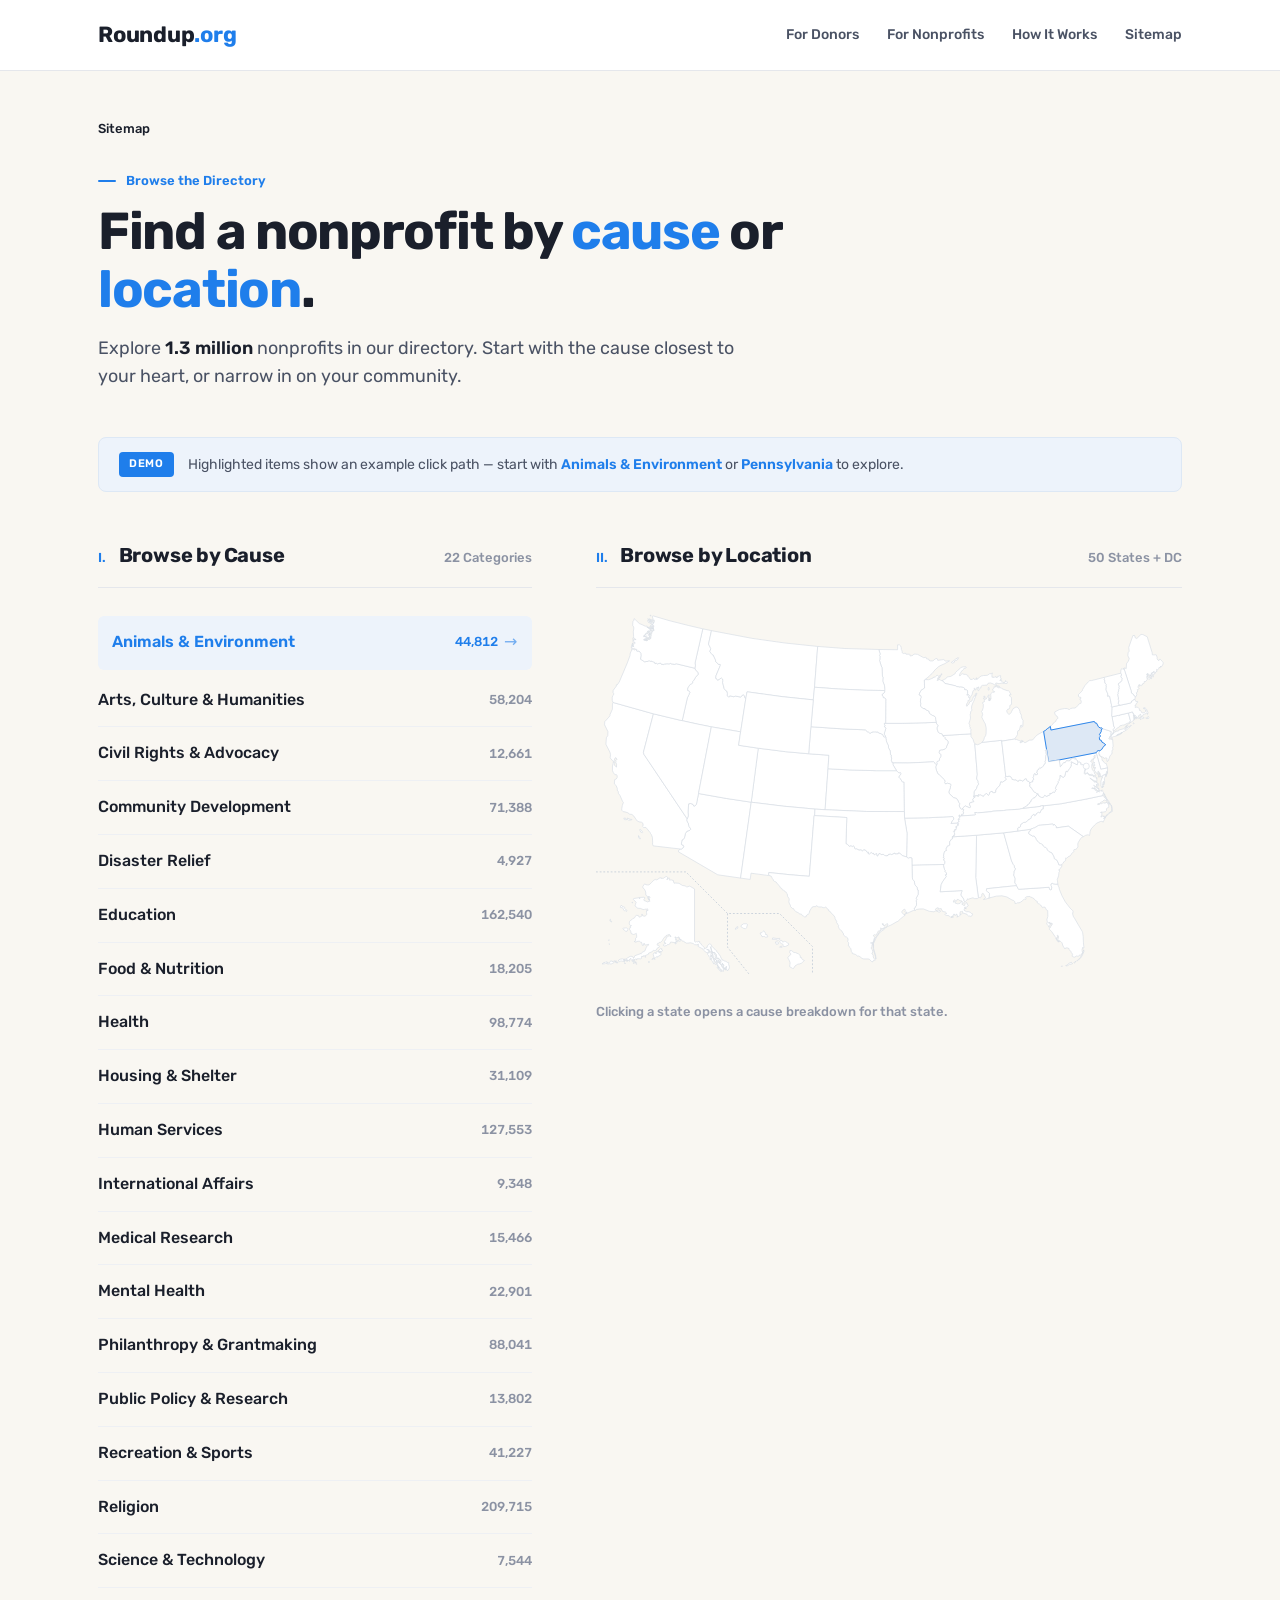
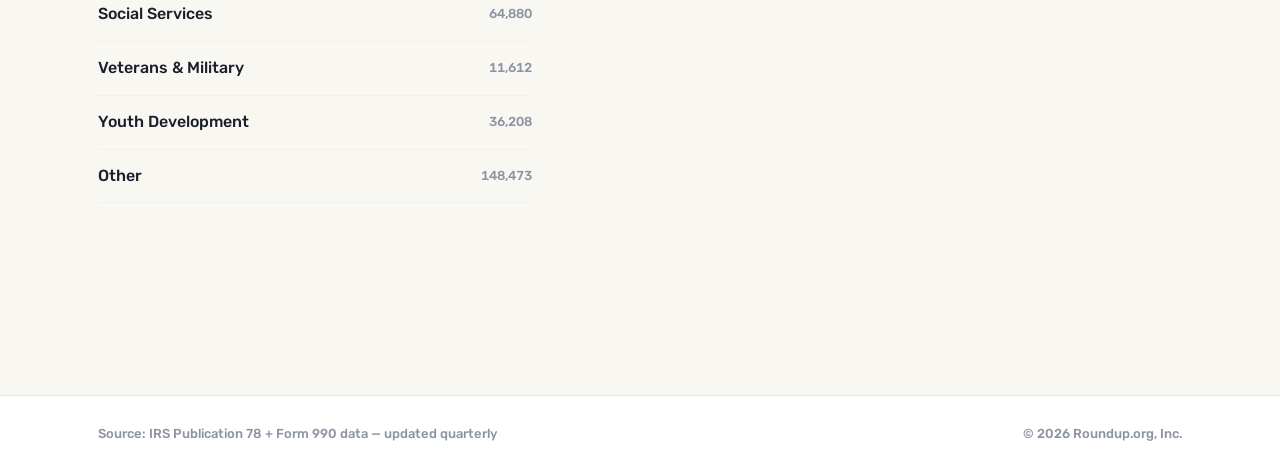
==== commit 57c4bcc2: "Promote lean architecture to main demo; remove full version - Move /lean/ contents to root - Remove " ====
--- a/index.html
+++ b/index.html
@@ -3,7 +3,7 @@
 <head>
   <meta charset="UTF-8">
   <meta name="viewport" content="width=device-width, initial-scale=1.0">
-  <title>Sitemap — Roundup.org</title>
+  <title>Sitemap (Lean) — Roundup.org</title>
   <link rel="stylesheet" href="styles.css">
 </head>
 <body>
@@ -55,90 +55,27 @@
               <span class="cause-name">Animals &amp; Environment</span>
               <span class="cause-count">44,812</span>
             </a>
-            <a href="#" class="cause-item">
-              <span class="cause-name">Arts, Culture &amp; Humanities</span>
-              <span class="cause-count">58,204</span>
-            </a>
-            <a href="#" class="cause-item">
-              <span class="cause-name">Civil Rights &amp; Advocacy</span>
-              <span class="cause-count">12,661</span>
-            </a>
-            <a href="#" class="cause-item">
-              <span class="cause-name">Community Development</span>
-              <span class="cause-count">71,388</span>
-            </a>
-            <a href="#" class="cause-item">
-              <span class="cause-name">Disaster Relief</span>
-              <span class="cause-count">4,927</span>
-            </a>
-            <a href="#" class="cause-item">
-              <span class="cause-name">Education</span>
-              <span class="cause-count">162,540</span>
-            </a>
-            <a href="#" class="cause-item">
-              <span class="cause-name">Food &amp; Nutrition</span>
-              <span class="cause-count">18,205</span>
-            </a>
-            <a href="#" class="cause-item">
-              <span class="cause-name">Health</span>
-              <span class="cause-count">98,774</span>
-            </a>
-            <a href="#" class="cause-item">
-              <span class="cause-name">Housing &amp; Shelter</span>
-              <span class="cause-count">31,109</span>
-            </a>
-            <a href="#" class="cause-item">
-              <span class="cause-name">Human Services</span>
-              <span class="cause-count">127,553</span>
-            </a>
-            <a href="#" class="cause-item">
-              <span class="cause-name">International Affairs</span>
-              <span class="cause-count">9,348</span>
-            </a>
-            <a href="#" class="cause-item">
-              <span class="cause-name">Medical Research</span>
-              <span class="cause-count">15,466</span>
-            </a>
-            <a href="#" class="cause-item">
-              <span class="cause-name">Mental Health</span>
-              <span class="cause-count">22,901</span>
-            </a>
-            <a href="#" class="cause-item">
-              <span class="cause-name">Philanthropy &amp; Grantmaking</span>
-              <span class="cause-count">88,041</span>
-            </a>
-            <a href="#" class="cause-item">
-              <span class="cause-name">Public Policy &amp; Research</span>
-              <span class="cause-count">13,802</span>
-            </a>
-            <a href="#" class="cause-item">
-              <span class="cause-name">Recreation &amp; Sports</span>
-              <span class="cause-count">41,227</span>
-            </a>
-            <a href="#" class="cause-item">
-              <span class="cause-name">Religion</span>
-              <span class="cause-count">209,715</span>
-            </a>
-            <a href="#" class="cause-item">
-              <span class="cause-name">Science &amp; Technology</span>
-              <span class="cause-count">7,544</span>
-            </a>
-            <a href="#" class="cause-item">
-              <span class="cause-name">Social Services</span>
-              <span class="cause-count">64,880</span>
-            </a>
-            <a href="#" class="cause-item">
-              <span class="cause-name">Veterans &amp; Military</span>
-              <span class="cause-count">11,612</span>
-            </a>
-            <a href="#" class="cause-item">
-              <span class="cause-name">Youth Development</span>
-              <span class="cause-count">36,208</span>
-            </a>
-            <a href="#" class="cause-item">
-              <span class="cause-name">Other</span>
-              <span class="cause-count">148,473</span>
-            </a>
+            <a href="#" class="cause-item"><span class="cause-name">Arts, Culture &amp; Humanities</span><span class="cause-count">58,204</span></a>
+            <a href="#" class="cause-item"><span class="cause-name">Civil Rights &amp; Advocacy</span><span class="cause-count">12,661</span></a>
+            <a href="#" class="cause-item"><span class="cause-name">Community Development</span><span class="cause-count">71,388</span></a>
+            <a href="#" class="cause-item"><span class="cause-name">Disaster Relief</span><span class="cause-count">4,927</span></a>
+            <a href="#" class="cause-item"><span class="cause-name">Education</span><span class="cause-count">162,540</span></a>
+            <a href="#" class="cause-item"><span class="cause-name">Food &amp; Nutrition</span><span class="cause-count">18,205</span></a>
+            <a href="#" class="cause-item"><span class="cause-name">Health</span><span class="cause-count">98,774</span></a>
+            <a href="#" class="cause-item"><span class="cause-name">Housing &amp; Shelter</span><span class="cause-count">31,109</span></a>
+            <a href="#" class="cause-item"><span class="cause-name">Human Services</span><span class="cause-count">127,553</span></a>
+            <a href="#" class="cause-item"><span class="cause-name">International Affairs</span><span class="cause-count">9,348</span></a>
+            <a href="#" class="cause-item"><span class="cause-name">Medical Research</span><span class="cause-count">15,466</span></a>
+            <a href="#" class="cause-item"><span class="cause-name">Mental Health</span><span class="cause-count">22,901</span></a>
+            <a href="#" class="cause-item"><span class="cause-name">Philanthropy &amp; Grantmaking</span><span class="cause-count">88,041</span></a>
+            <a href="#" class="cause-item"><span class="cause-name">Public Policy &amp; Research</span><span class="cause-count">13,802</span></a>
+            <a href="#" class="cause-item"><span class="cause-name">Recreation &amp; Sports</span><span class="cause-count">41,227</span></a>
+            <a href="#" class="cause-item"><span class="cause-name">Religion</span><span class="cause-count">209,715</span></a>
+            <a href="#" class="cause-item"><span class="cause-name">Science &amp; Technology</span><span class="cause-count">7,544</span></a>
+            <a href="#" class="cause-item"><span class="cause-name">Social Services</span><span class="cause-count">64,880</span></a>
+            <a href="#" class="cause-item"><span class="cause-name">Veterans &amp; Military</span><span class="cause-count">11,612</span></a>
+            <a href="#" class="cause-item"><span class="cause-name">Youth Development</span><span class="cause-count">36,208</span></a>
+            <a href="#" class="cause-item"><span class="cause-name">Other</span><span class="cause-count">148,473</span></a>
           </div>
         </section>
 
@@ -152,39 +89,15 @@
             <span class="section-note">50 States + DC</span>
           </div>
 
-          <svg xmlns="http://www.w3.org/2000/svg" viewBox="0 0 959 593" class="us-map" aria-label="Clickable map of United States">
+<svg xmlns="http://www.w3.org/2000/svg" viewBox="0 0 959 593" class="us-map" aria-label="Clickable map of United States">
   <defs>
     <style>
       .us-map .map-a { cursor: pointer; }
-      .us-map .map-a path,
-      .us-map .map-a circle {
-        fill: #FFFFFF;
-        stroke: #D5DBE3;
-        stroke-width: 1;
-        transition: fill 0.12s ease, stroke 0.12s ease;
-      }
-      .us-map .map-a:hover path,
-      .us-map .map-a:hover circle {
-        fill: #1F7EEB;
-        stroke: #1F7EEB;
-      }
-      .us-map .map-active path,
-      .us-map .map-active circle {
-        fill: #DDE8F5;
-        stroke: #1F7EEB;
-        stroke-width: 1.5;
-      }
-      .us-map .map-active:hover path,
-      .us-map .map-active:hover circle {
-        fill: #1F7EEB;
-        stroke: #1F7EEB;
-      }
-      .us-map .separator1 {
-        stroke: #C9D1DB;
-        stroke-width: 1.5;
-        stroke-dasharray: 3 3;
-        fill: none;
-      }
+      .us-map .map-a path, .us-map .map-a circle { fill: #FFFFFF; stroke: #D5DBE3; stroke-width: 1; transition: fill 0.12s ease, stroke 0.12s ease; }
+      .us-map .map-a:hover path, .us-map .map-a:hover circle { fill: #1F7EEB; stroke: #1F7EEB; }
+      .us-map .map-active path, .us-map .map-active circle { fill: #DDE8F5; stroke: #1F7EEB; stroke-width: 1.5; }
+      .us-map .map-active:hover path, .us-map .map-active:hover circle { fill: #1F7EEB; stroke: #1F7EEB; }
+      .us-map .separator1 { stroke: #C9D1DB; stroke-width: 1.5; stroke-dasharray: 3 3; fill: none; }
     </style>
   </defs>
   <g class="state">
@@ -300,45 +213,7 @@
   <path class="separator1" fill="none" d="m 215,493 v 55 l 36,45 m -251,-168 h 147 l 68,68 h 85 l 54,54 v 46"/>
 </svg>
 
-          <div class="section-head" style="margin-top: 16px;">
-            <div class="section-label">
-              <span class="section-num">—</span>
-              <h2 class="section-title" style="font-size: 15px; text-transform: uppercase; letter-spacing: 0.12em;">All States</h2>
-            </div>
-          </div>
-
-          <div class="state-list">
-            <a href="#" class="state-link"><span>Alabama</span><span class="num">24,660</span></a>
-            <a href="#" class="state-link"><span>Alaska</span><span class="num">5,204</span></a>
-            <a href="#" class="state-link"><span>Arizona</span><span class="num">25,408</span></a>
-            <a href="#" class="state-link"><span>Arkansas</span><span class="num">16,882</span></a>
-            <a href="#" class="state-link"><span>California</span><span class="num">181,425</span></a>
-            <a href="#" class="state-link"><span>Colorado</span><span class="num">31,420</span></a>
-            <a href="#" class="state-link"><span>Connecticut</span><span class="num">22,014</span></a>
-            <a href="#" class="state-link"><span>Delaware</span><span class="num">6,884</span></a>
-            <a href="#" class="state-link"><span>DC</span><span class="num">14,922</span></a>
-            <a href="#" class="state-link"><span>Florida</span><span class="num">89,641</span></a>
-            <a href="#" class="state-link"><span>Georgia</span><span class="num">48,055</span></a>
-            <a href="#" class="state-link"><span>Hawaii</span><span class="num">8,711</span></a>
-            <a href="#" class="state-link"><span>Idaho</span><span class="num">10,471</span></a>
-            <a href="#" class="state-link"><span>Illinois</span><span class="num">73,802</span></a>
-            <a href="#" class="state-link"><span>Indiana</span><span class="num">40,115</span></a>
-            <a href="#" class="state-link"><span>Iowa</span><span class="num">28,441</span></a>
-            <a href="#" class="state-link"><span>Kansas</span><span class="num">18,401</span></a>
-            <a href="#" class="state-link"><span>Kentucky</span><span class="num">24,008</span></a>
-            <a href="#" class="state-link"><span>Louisiana</span><span class="num">22,880</span></a>
-            <a href="#" class="state-link"><span>Maine</span><span class="num">9,822</span></a>
-            <a href="#" class="state-link"><span>Maryland</span><span class="num">35,112</span></a>
-            <a href="#" class="state-link"><span>Massachusetts</span><span class="num">42,381</span></a>
-            <a href="#" class="state-link"><span>Michigan</span><span class="num">46,129</span></a>
-            <a href="#" class="state-link"><span>Minnesota</span><span class="num">36,804</span></a>
-            <a href="#" class="state-link"><span>Mississippi</span><span class="num">13,201</span></a>
-            <a href="states/pennsylvania/index.html" class="state-link" data-active="true"><span>Pennsylvania</span><span class="num">84,502</span></a>
-            <a href="#" class="state-link"><span>Texas</span><span class="num">131,408</span></a>
-            <a href="#" class="state-link"><span>Virginia</span><span class="num">46,502</span></a>
-            <a href="#" class="state-link"><span>Washington</span><span class="num">42,188</span></a>
-            <a href="#" class="state-link"><span>Wisconsin</span><span class="num">31,552</span></a>
-          </div>
+          <p style="font-size: 13px; color: var(--ink-faint); margin-top: 16px; font-weight: 500;">Clicking a state opens a cause breakdown for that state.</p>
         </section>
       </div>
 
--- a/styles.css
+++ b/styles.css
@@ -877,6 +877,8 @@
   padding-left: 8px;
 }
 
+.nonprofit-item.is-hidden { display: none; }
+
 .nonprofit-item:hover .nonprofit-name {
   color: var(--accent);
 }
@@ -1051,6 +1053,71 @@
   font-size: 12px;
   color: var(--ink-faint);
   font-variant-numeric: tabular-nums;
+  font-weight: 500;
+}
+
+/* =========================================================
+   Filter chip bar (URL-param filter indicator)
+   ========================================================= */
+
+.filter-chip-bar {
+  display: flex;
+  align-items: center;
+  gap: 16px;
+  flex-wrap: wrap;
+  padding: 14px 18px;
+  background: var(--accent-pale);
+  border: 1px solid var(--accent-tint);
+  border-radius: var(--radius);
+  margin-bottom: 36px;
+}
+
+.filter-chip-bar[hidden] { display: none; }
+
+.filter-chip {
+  display: inline-flex;
+  align-items: center;
+  gap: 8px;
+  background: var(--accent);
+  color: #fff;
+  padding: 6px 6px 6px 14px;
+  border-radius: 999px;
+  font-size: 13px;
+  font-weight: 500;
+}
+
+.filter-chip-label {
+  opacity: 0.8;
+  font-weight: 400;
+  font-size: 12px;
+}
+
+.filter-chip-value {
+  font-weight: 600;
+}
+
+.filter-chip-clear {
+  color: #fff;
+  background: rgba(255, 255, 255, 0.2);
+  width: 20px;
+  height: 20px;
+  border-radius: 50%;
+  display: inline-flex;
+  align-items: center;
+  justify-content: center;
+  font-size: 14px;
+  line-height: 1;
+  transition: background 0.15s;
+  text-decoration: none !important;
+}
+
+.filter-chip-clear:hover {
+  background: rgba(255, 255, 255, 0.35);
+}
+
+.filter-chip-summary {
+  font-size: 13px;
+  color: var(--ink-soft);
   font-weight: 500;
 }
 
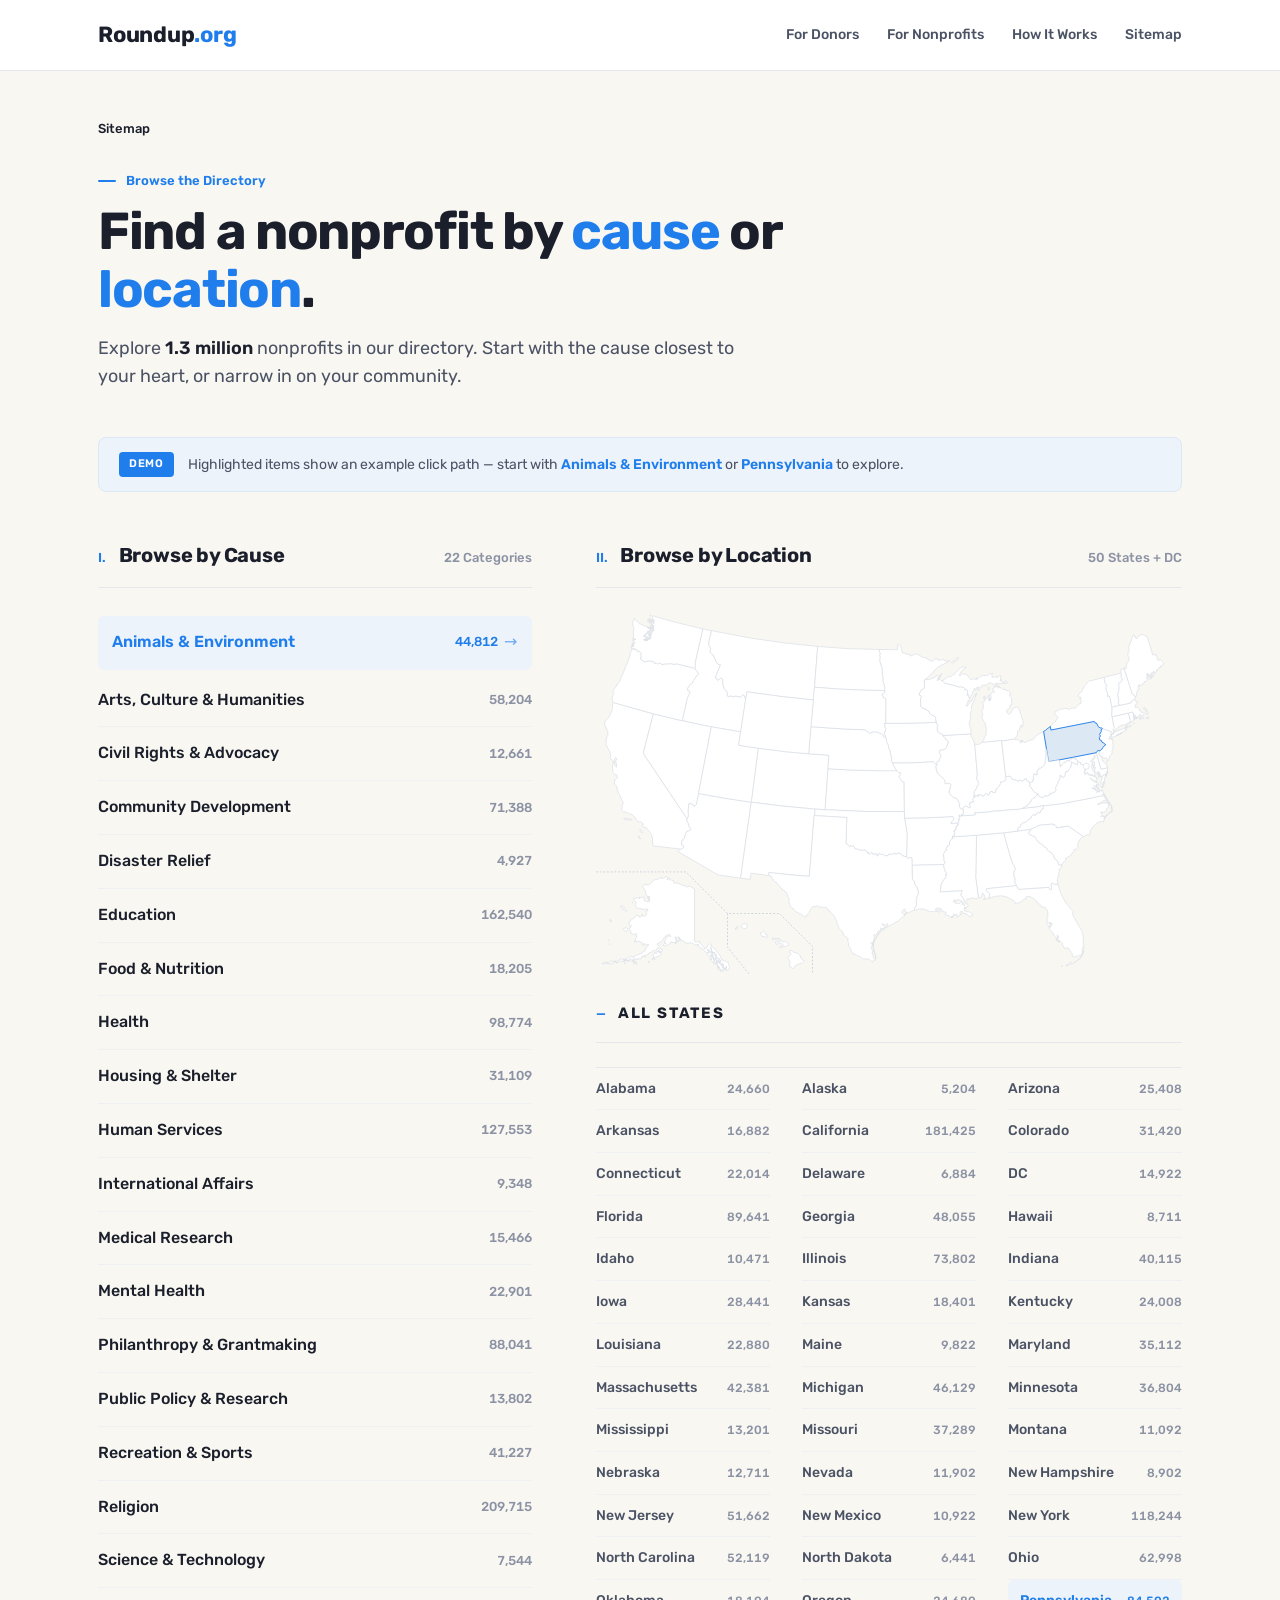
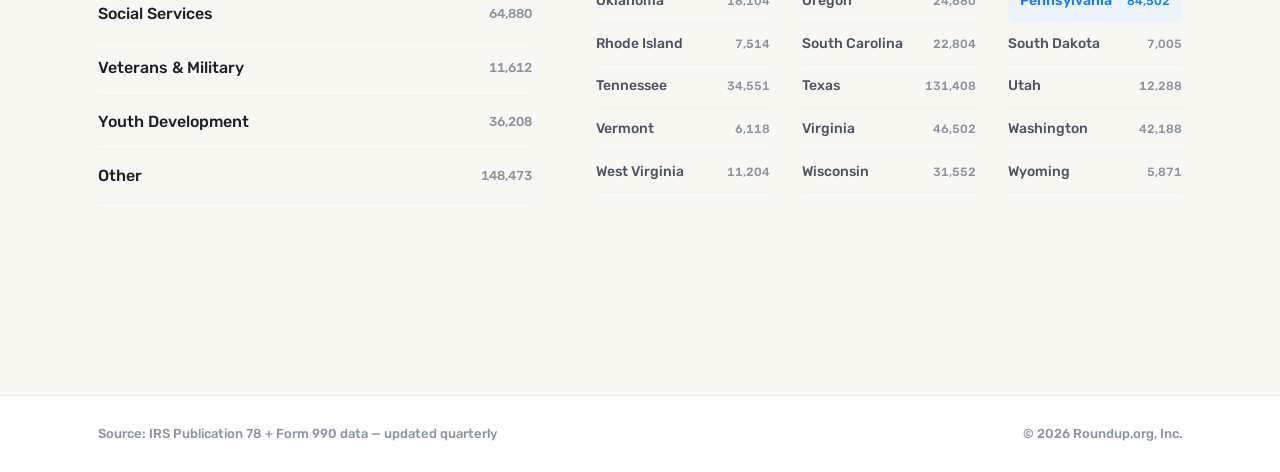
==== commit 6a4b76fc: "Restore state lists + state pill on state hub - Homepage: list of all 50 states + DC under the US ma" ====
--- a/index.html
+++ b/index.html
@@ -213,7 +213,66 @@
   <path class="separator1" fill="none" d="m 215,493 v 55 l 36,45 m -251,-168 h 147 l 68,68 h 85 l 54,54 v 46"/>
 </svg>
 
-          <p style="font-size: 13px; color: var(--ink-faint); margin-top: 16px; font-weight: 500;">Clicking a state opens a cause breakdown for that state.</p>
+          <div class="section-head" style="margin-top: 16px;">
+            <div class="section-label">
+              <span class="section-num">—</span>
+              <h2 class="section-title" style="font-size: 15px; text-transform: uppercase; letter-spacing: 0.12em;">All States</h2>
+            </div>
+          </div>
+
+          <div class="state-list">
+          <a href="#" class="state-link"><span>Alabama</span><span class="num">24,660</span></a>
+          <a href="#" class="state-link"><span>Alaska</span><span class="num">5,204</span></a>
+          <a href="#" class="state-link"><span>Arizona</span><span class="num">25,408</span></a>
+          <a href="#" class="state-link"><span>Arkansas</span><span class="num">16,882</span></a>
+          <a href="#" class="state-link"><span>California</span><span class="num">181,425</span></a>
+          <a href="#" class="state-link"><span>Colorado</span><span class="num">31,420</span></a>
+          <a href="#" class="state-link"><span>Connecticut</span><span class="num">22,014</span></a>
+          <a href="#" class="state-link"><span>Delaware</span><span class="num">6,884</span></a>
+          <a href="#" class="state-link"><span>DC</span><span class="num">14,922</span></a>
+          <a href="#" class="state-link"><span>Florida</span><span class="num">89,641</span></a>
+          <a href="#" class="state-link"><span>Georgia</span><span class="num">48,055</span></a>
+          <a href="#" class="state-link"><span>Hawaii</span><span class="num">8,711</span></a>
+          <a href="#" class="state-link"><span>Idaho</span><span class="num">10,471</span></a>
+          <a href="#" class="state-link"><span>Illinois</span><span class="num">73,802</span></a>
+          <a href="#" class="state-link"><span>Indiana</span><span class="num">40,115</span></a>
+          <a href="#" class="state-link"><span>Iowa</span><span class="num">28,441</span></a>
+          <a href="#" class="state-link"><span>Kansas</span><span class="num">18,401</span></a>
+          <a href="#" class="state-link"><span>Kentucky</span><span class="num">24,008</span></a>
+          <a href="#" class="state-link"><span>Louisiana</span><span class="num">22,880</span></a>
+          <a href="#" class="state-link"><span>Maine</span><span class="num">9,822</span></a>
+          <a href="#" class="state-link"><span>Maryland</span><span class="num">35,112</span></a>
+          <a href="#" class="state-link"><span>Massachusetts</span><span class="num">42,381</span></a>
+          <a href="#" class="state-link"><span>Michigan</span><span class="num">46,129</span></a>
+          <a href="#" class="state-link"><span>Minnesota</span><span class="num">36,804</span></a>
+          <a href="#" class="state-link"><span>Mississippi</span><span class="num">13,201</span></a>
+          <a href="#" class="state-link"><span>Missouri</span><span class="num">37,289</span></a>
+          <a href="#" class="state-link"><span>Montana</span><span class="num">11,092</span></a>
+          <a href="#" class="state-link"><span>Nebraska</span><span class="num">12,711</span></a>
+          <a href="#" class="state-link"><span>Nevada</span><span class="num">11,902</span></a>
+          <a href="#" class="state-link"><span>New Hampshire</span><span class="num">8,902</span></a>
+          <a href="#" class="state-link"><span>New Jersey</span><span class="num">51,662</span></a>
+          <a href="#" class="state-link"><span>New Mexico</span><span class="num">10,922</span></a>
+          <a href="#" class="state-link"><span>New York</span><span class="num">118,244</span></a>
+          <a href="#" class="state-link"><span>North Carolina</span><span class="num">52,119</span></a>
+          <a href="#" class="state-link"><span>North Dakota</span><span class="num">6,441</span></a>
+          <a href="#" class="state-link"><span>Ohio</span><span class="num">62,998</span></a>
+          <a href="#" class="state-link"><span>Oklahoma</span><span class="num">18,104</span></a>
+          <a href="#" class="state-link"><span>Oregon</span><span class="num">24,680</span></a>
+          <a href="states/pennsylvania/index.html" class="state-link" data-active="true"><span>Pennsylvania</span><span class="num">84,502</span></a>
+          <a href="#" class="state-link"><span>Rhode Island</span><span class="num">7,514</span></a>
+          <a href="#" class="state-link"><span>South Carolina</span><span class="num">22,804</span></a>
+          <a href="#" class="state-link"><span>South Dakota</span><span class="num">7,005</span></a>
+          <a href="#" class="state-link"><span>Tennessee</span><span class="num">34,551</span></a>
+          <a href="#" class="state-link"><span>Texas</span><span class="num">131,408</span></a>
+          <a href="#" class="state-link"><span>Utah</span><span class="num">12,288</span></a>
+          <a href="#" class="state-link"><span>Vermont</span><span class="num">6,118</span></a>
+          <a href="#" class="state-link"><span>Virginia</span><span class="num">46,502</span></a>
+          <a href="#" class="state-link"><span>Washington</span><span class="num">42,188</span></a>
+          <a href="#" class="state-link"><span>West Virginia</span><span class="num">11,204</span></a>
+          <a href="#" class="state-link"><span>Wisconsin</span><span class="num">31,552</span></a>
+          <a href="#" class="state-link"><span>Wyoming</span><span class="num">5,871</span></a>
+          </div>
         </section>
       </div>
 
--- a/styles.css
+++ b/styles.css
@@ -280,9 +280,12 @@
    ========================================================= */
 
 .cause-list {
-  display: grid;
-  grid-template-columns: 1fr;
-  gap: 0;
+  column-width: 340px;
+  column-gap: 40px;
+}
+
+.cause-list .cause-item {
+  break-inside: avoid;
 }
 
 .cause-item {
@@ -1074,6 +1077,8 @@
 
 .filter-chip-bar[hidden] { display: none; }
 
+.filter-chip[hidden] { display: none; }
+
 .filter-chip {
   display: inline-flex;
   align-items: center;
